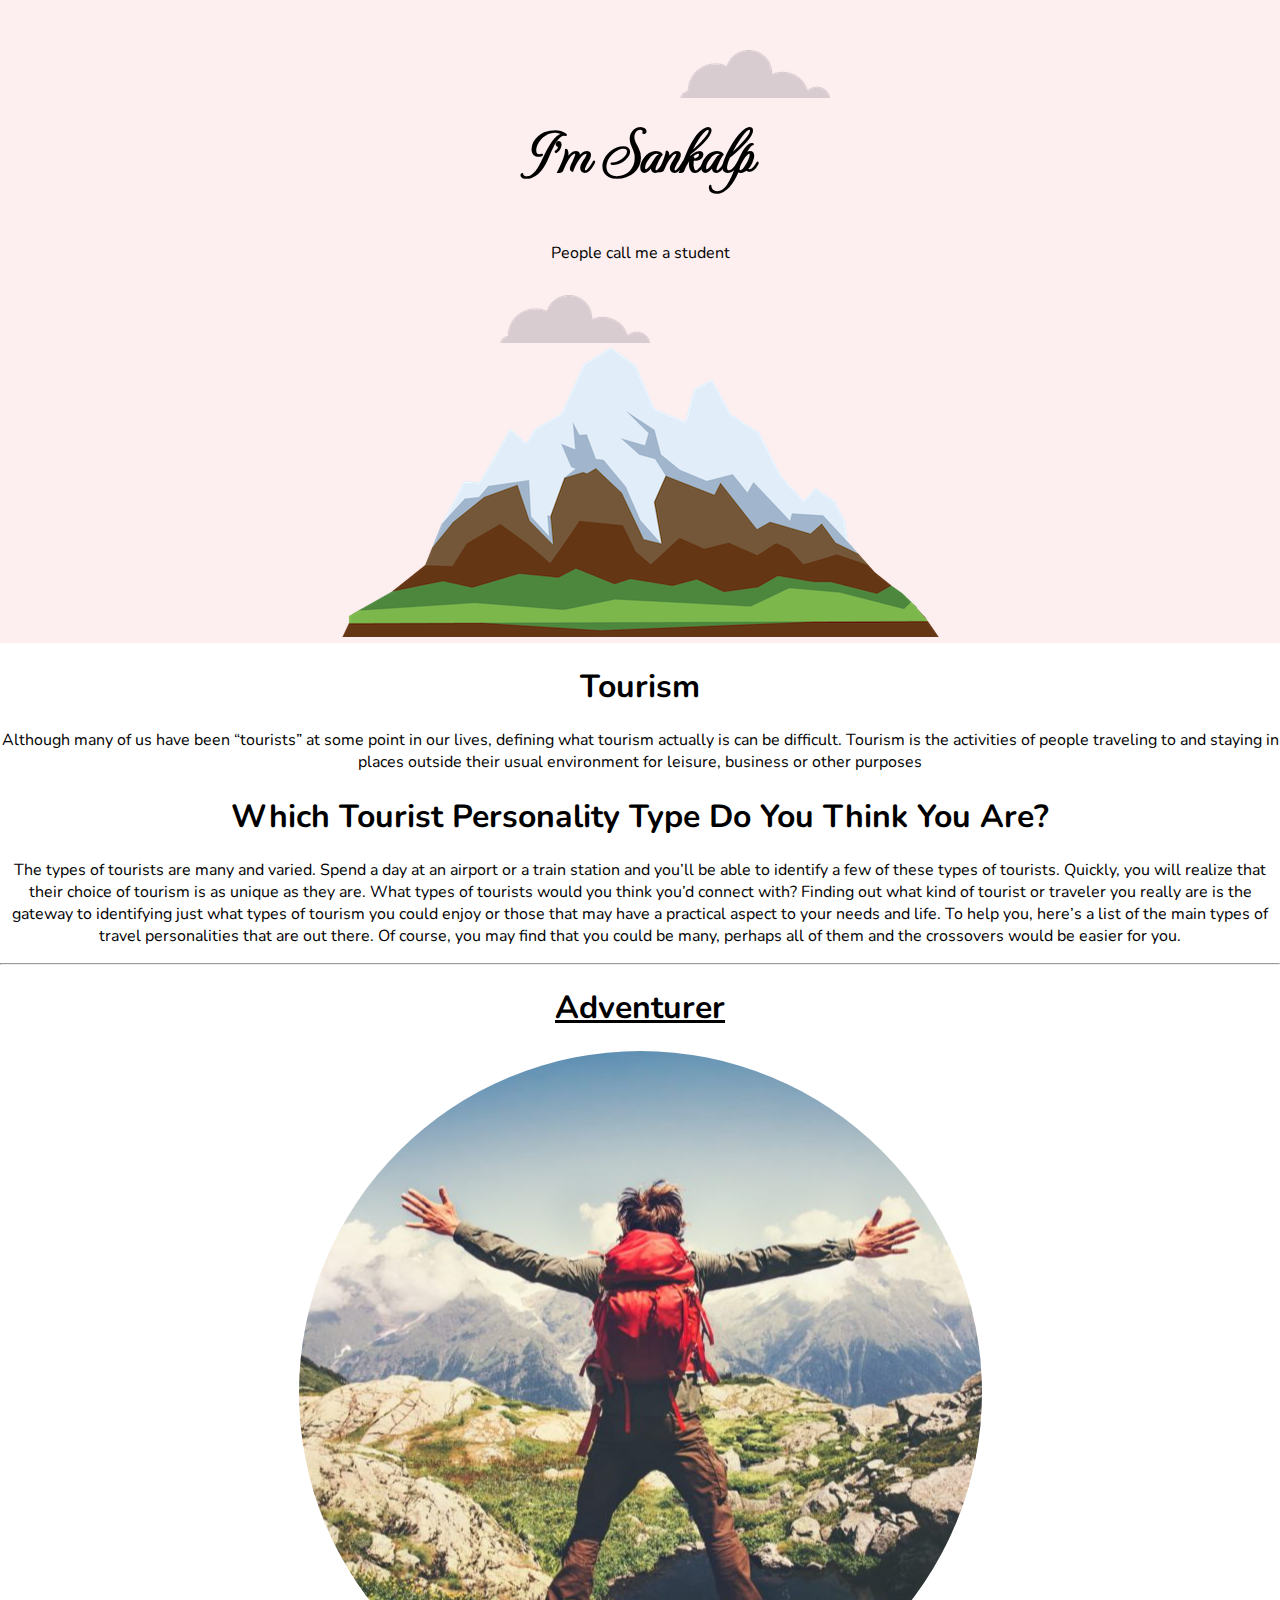
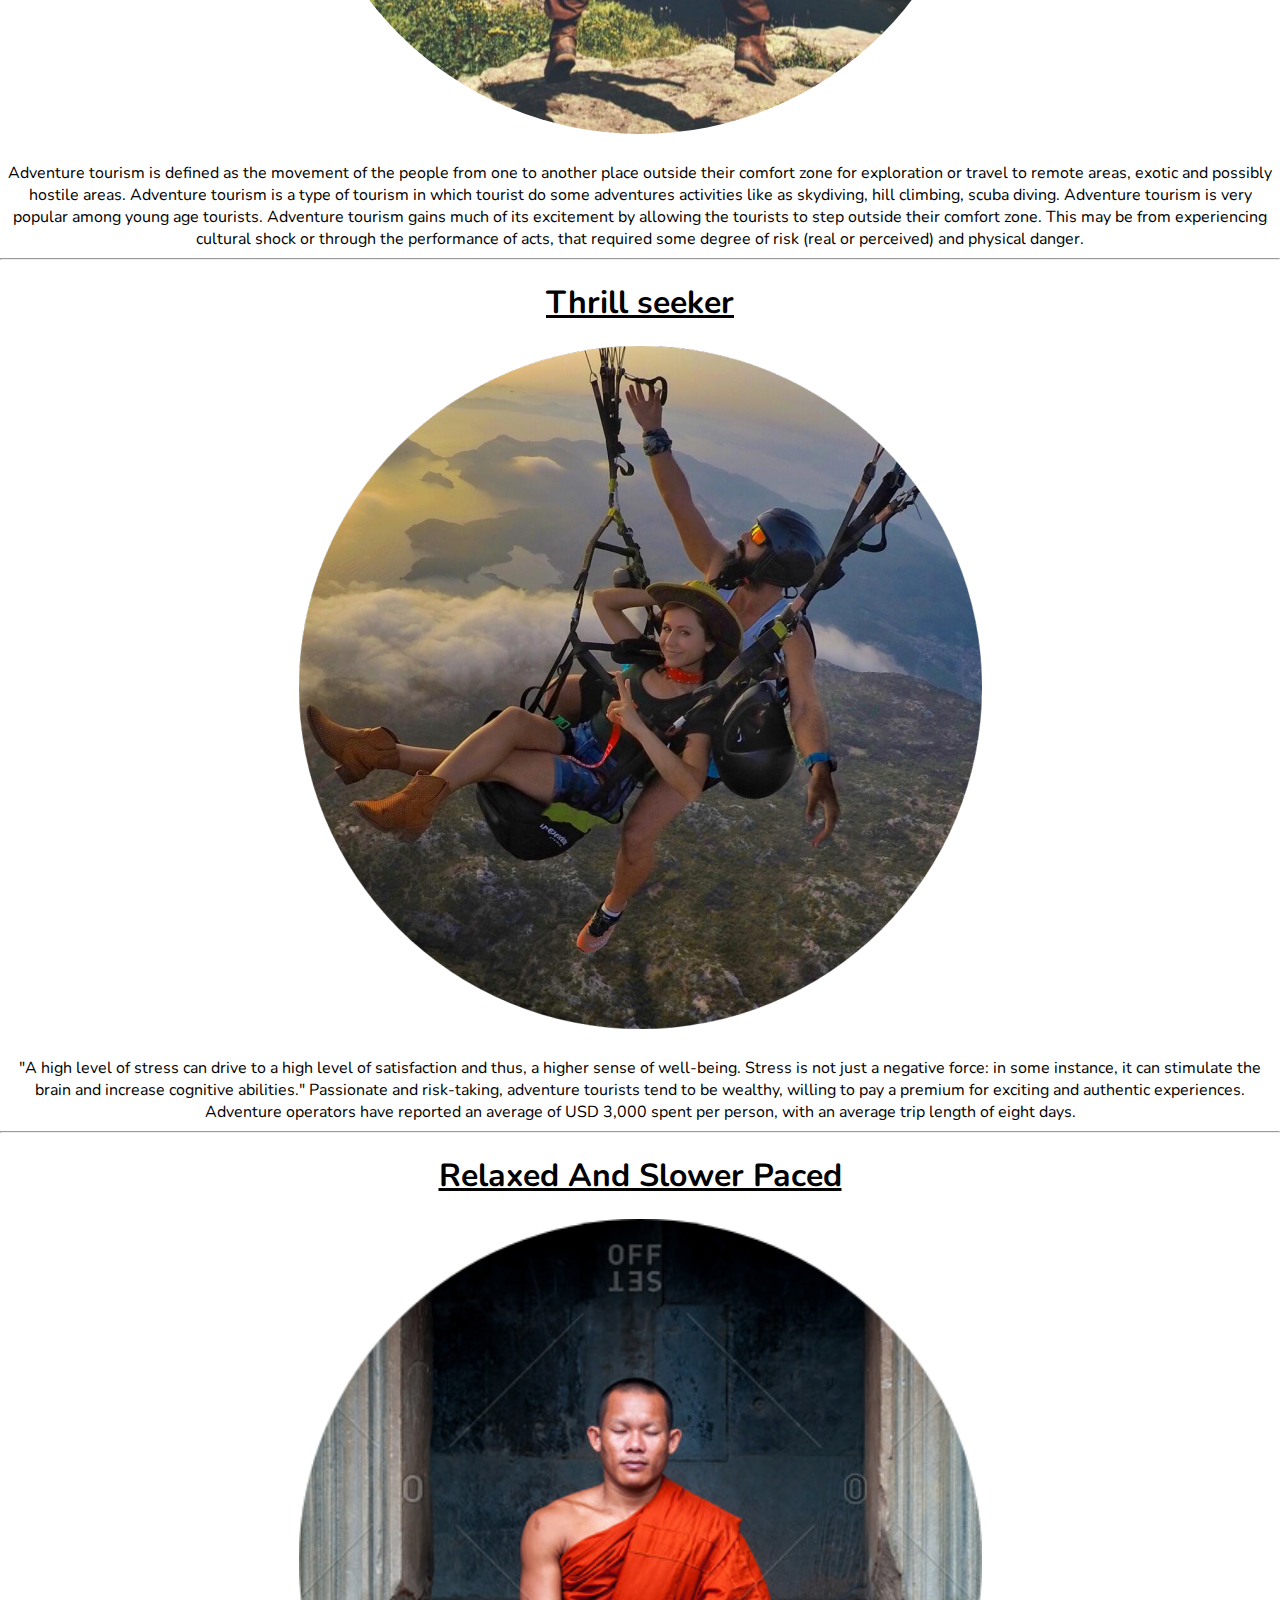
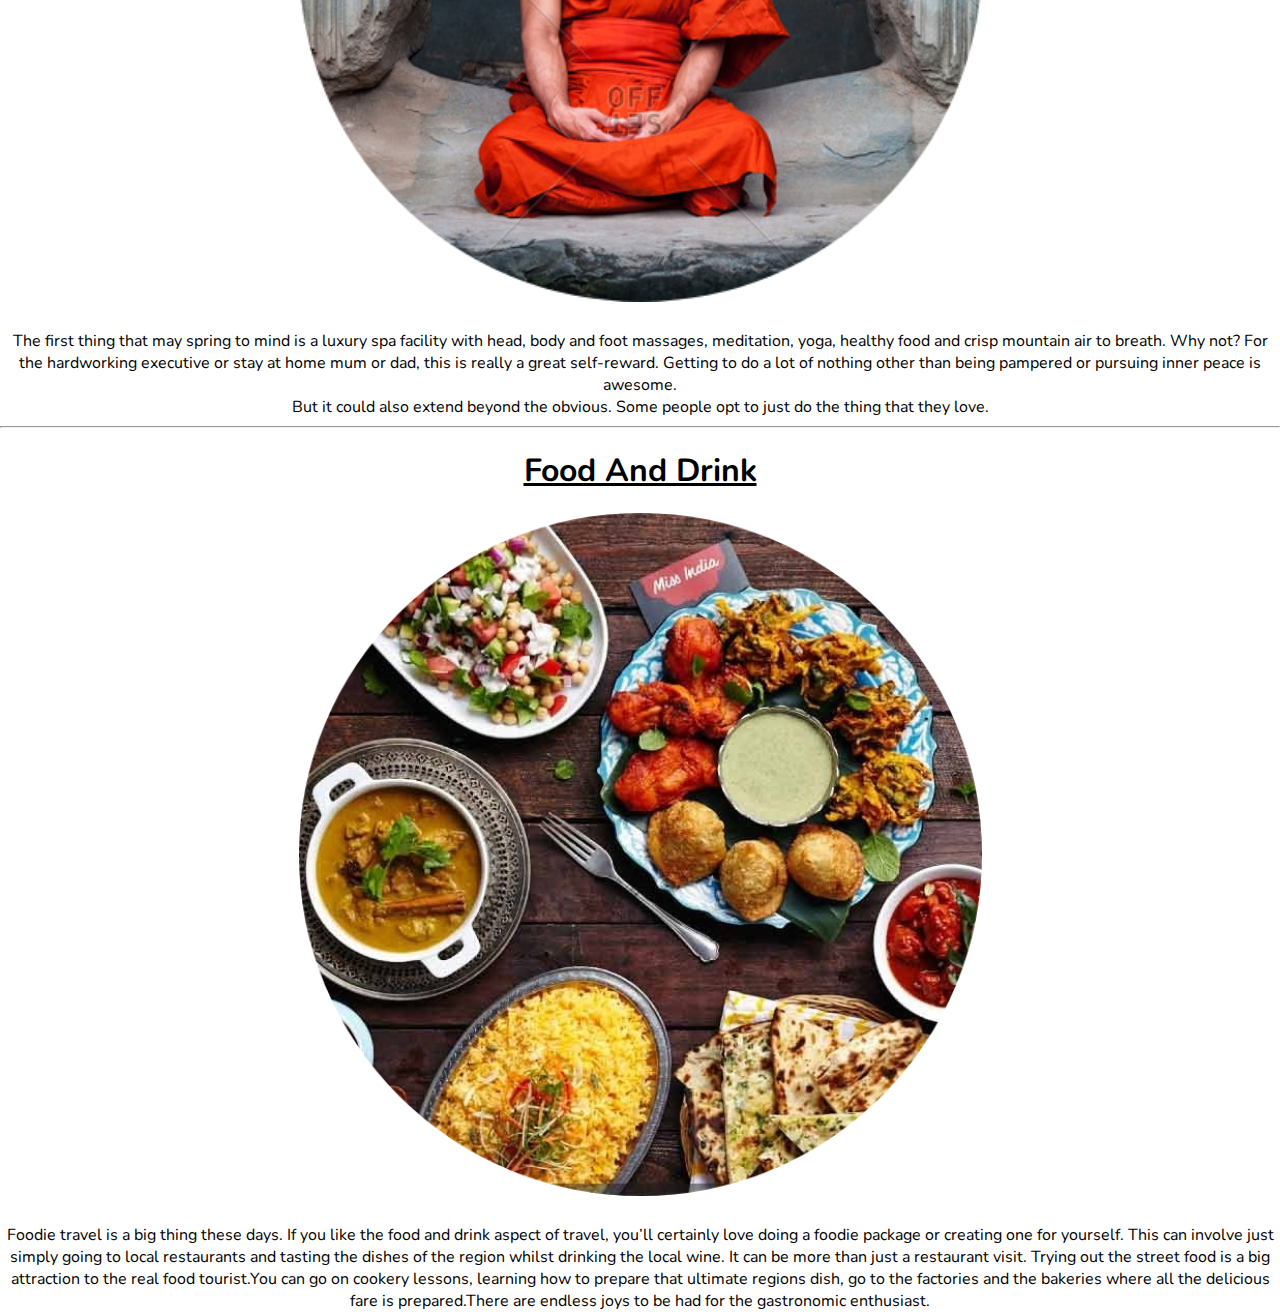
==== index.html @ ee93c9f1 "Update index.html" ====
<!DOCTYPE html>
<html lang="en" dir="ltr">

<head>
  <meta charset="utf-8">
  <title>Sankalp Amogh</title>
  <link rel="stylesheet" href="css/styles.css">
  <link rel="icon" href="favicon.ico">
  <link rel="preconnect" href="https://fonts.gstatic.com" crossorigin>
  <!-- The below two link are there so that if the user don't have the specified fonts
    then there browser will take to this site and grab the fonts from there  -->
  <link rel="preconnect" href="https://fonts.googleapis.com">
  <link rel="preconnect" href="https://fonts.gstatic.com" crossorigin>
  <link href="https://fonts.googleapis.com/css2?family=Merriweather&family=MonteCarlo&family=Nunito&display=swap" rel="stylesheet">
</head>

<body>

  <div class="top">
    <img class="TopCloud" src="images/cloud.png" alt="cloud">
    <h1 class="FirstHead">I'm Sankalp</h1>
    <p>People call me a student</p>
    <img class="cloudBelow" src="images/cloud.png" alt="cloud">
    <img src="images/mountain.png" alt="mountain">
  </div>

  <div class="middle">
    <h1>Tourism</h1>
    <span>Although many of us have been “tourists” at some
       point in our lives, defining what tourism actually is can be difficult. Tourism is
       the activities of people traveling to and staying in places outside their
       usual environment for leisure,
      business or other purposes</span>
    <h1>Which Tourist Personality Type Do You Think You Are?</h1>
    <p>The types of tourists are many and varied. Spend a day at an airport or a train station and you’ll be able to identify a few of these types of tourists.

      Quickly, you will realize that their choice of tourism is as unique as they are. What types of tourists would you think you’d connect with?

      Finding out what kind of tourist or traveler you really are is the gateway to identifying just what types of tourism you could enjoy or those that may have a practical aspect to your needs and life.

        To help you, here’s a list of the main types of travel personalities that are out there. Of course, you may find that you could be many, perhaps all of them and the crossovers would be easier for you.</p>
    <hr>
    <h1 class="title">Adventurer</h1>
    <img src="images/adventure.png" alt="Adventure">
    <br><br>
    <span>Adventure tourism is defined as the movement of the people from one to another place outside their comfort zone for exploration or travel to remote areas, exotic and possibly hostile areas. Adventure tourism is a type of tourism in which tourist do some adventures activities like as skydiving, hill climbing, scuba diving.
Adventure tourism is very popular among young age tourists. Adventure tourism gains much of its excitement by allowing the tourists to step outside their comfort zone. This may be from experiencing cultural shock or through the performance of acts, that required some degree of risk (real or perceived) and physical danger.</span>
    <hr>
    <h1 class="title">Thrill seeker</h1>
    <img src="images/Thrill.png" alt="Thrill seeker">
    <br><br>
    <span>"A high level of stress can drive to a high level of satisfaction and thus, a higher sense of well-being. Stress is not just a negative force: in some instance, it can stimulate the brain and increase cognitive abilities."
    Passionate and risk-taking, adventure tourists tend to be wealthy, willing to pay a premium for exciting and authentic experiences. Adventure operators have reported an average of USD 3,000 spent per person, with an average trip length of eight days.</span>
    <hr>
    <h1 class="title">Relaxed And Slower Paced</h1>
    <img src="images/peace.png" alt="Thrill seeker">
    <br><br>
    <span>The first thing that may spring to mind is a luxury spa facility with head, body and foot massages, meditation, yoga,  healthy food and crisp mountain air to breath. Why not? For the hardworking executive or stay at
          home mum or dad, this is really a great self-reward.
          Getting to do a lot of nothing other than being pampered
           or pursuing inner peace is awesome.<br>But it could also extend beyond the obvious. Some people opt to just do the thing that they love.</span>
     <hr>
     <h1 class="title">Food And Drink</h1>
     <img src="images/foodie.png" alt="Foddie">
     <br>
     <br>
     <span>Foodie travel is a big thing these days. If you like the food and drink aspect of travel, you’ll certainly love doing a foodie package or creating one for yourself.
This can involve just simply going to local restaurants and tasting the dishes of the region whilst drinking the local wine. It can be more than just a restaurant visit.
Trying out the street food is a big attraction to the real food tourist.You can go on cookery lessons, learning how to prepare that ultimate regions dish, go to the factories and the bakeries where all the delicious fare is prepared.There are endless joys to be had for the gastronomic enthusiast.</span>
  </div>

  <div class="bottom">

  </div>
</body>

</html>
---- css/styles.css ----
body {
  margin: 0;
  text-align: center;
  font-family: 'Nunito', sans-serif;
}

.FirstHead {
  margin-top: 0;
  font-family: 'MonteCarlo', cursive;
  font-size: 60px;
}

.cloudBelow {
  position: absolute;
  left: 500px;
  bottom: 300px;
}

.TopCloud{
  position:absolute;
  top:50px;
  right: 450px;
  margin-bottom: 25px;
}

.top {
  background-color:  #FDEFEF;
  position: relative;
  padding-top: 100px
}


.middle {
  position: relative;
}
.title {
   text-decoration: underline;
}
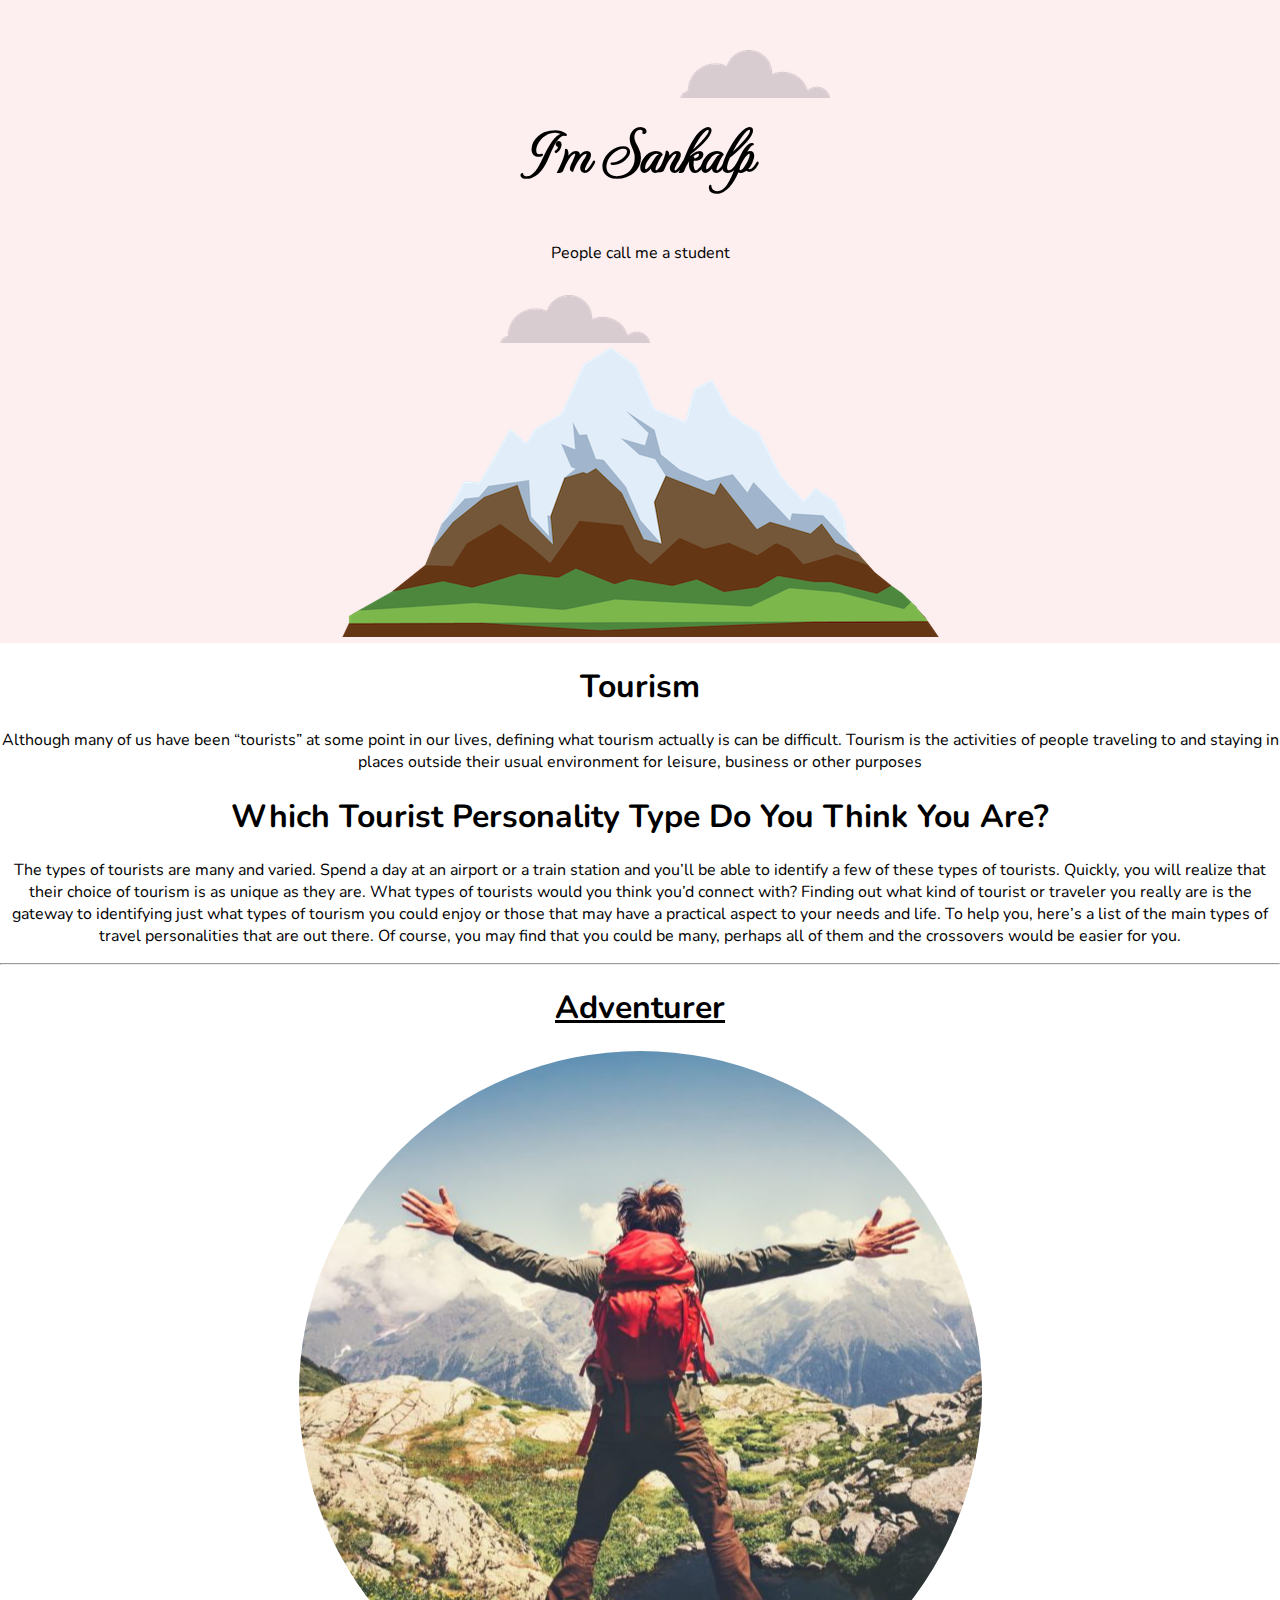
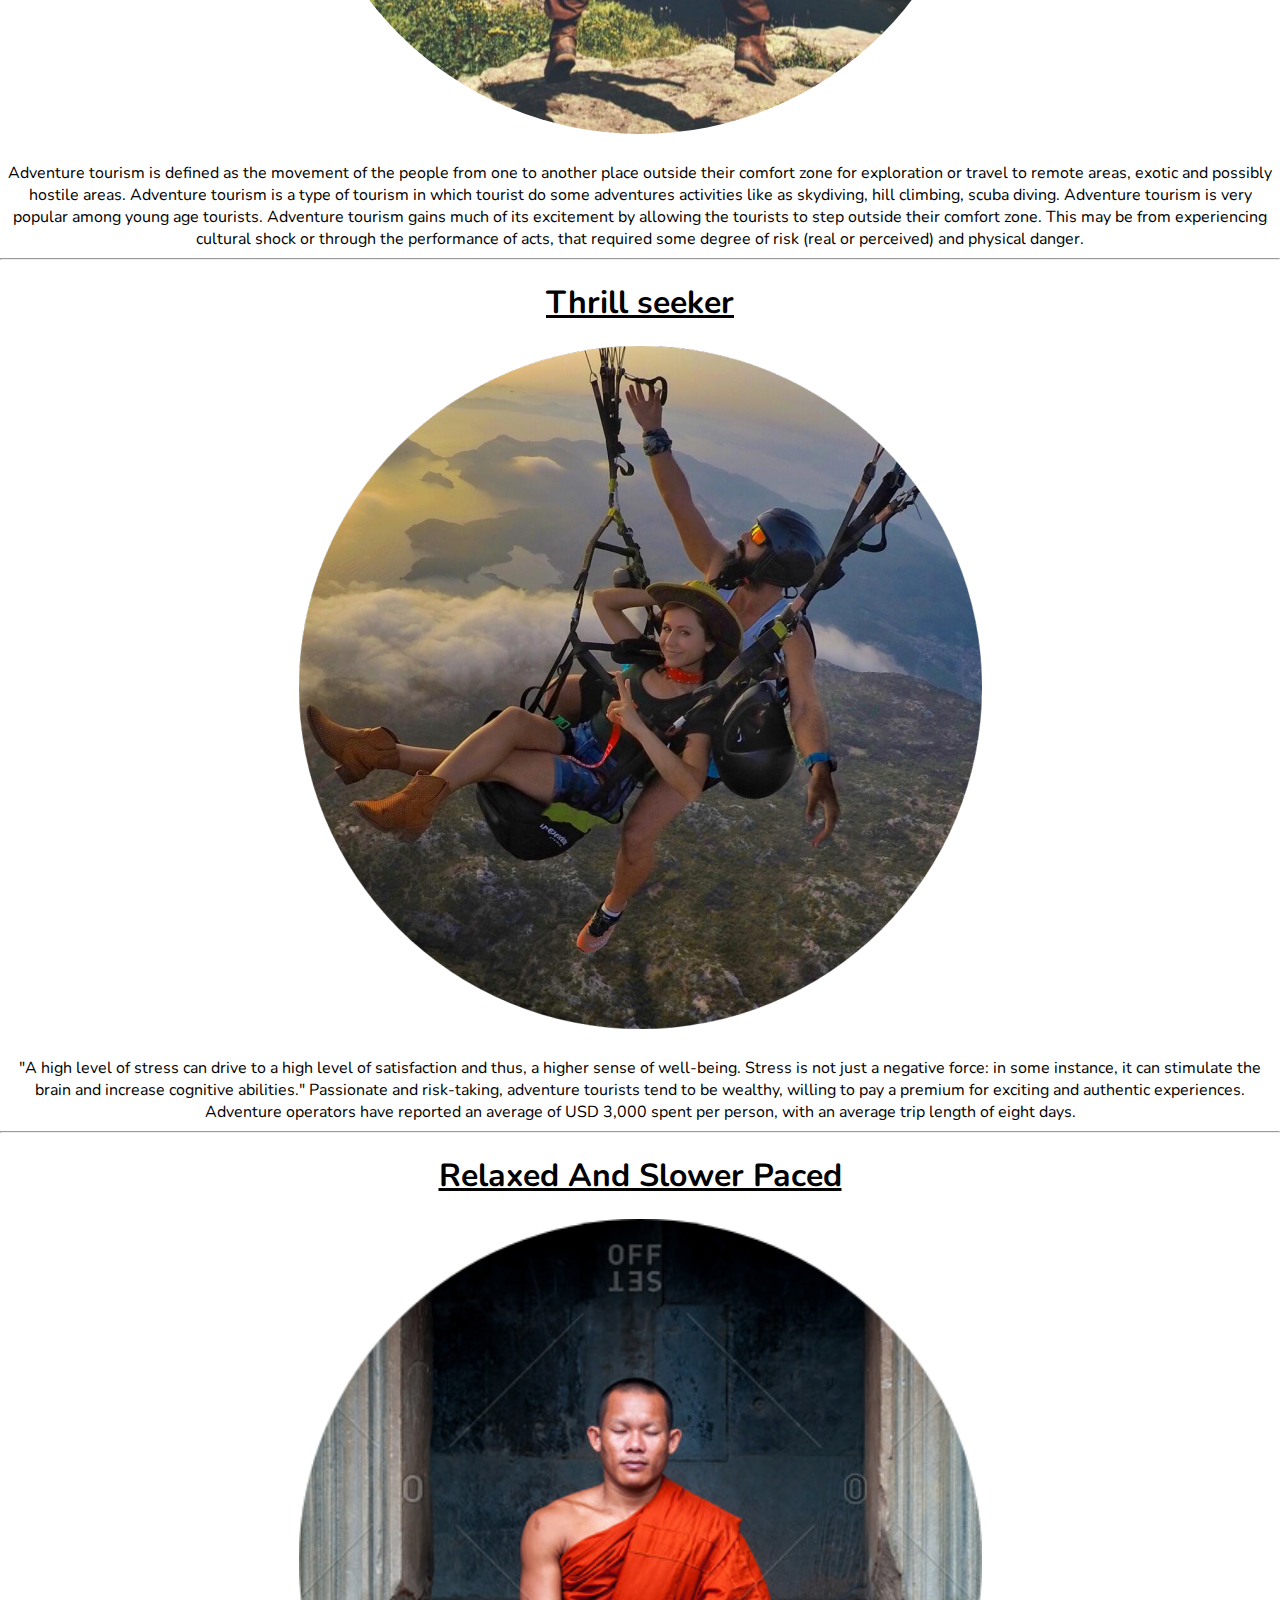
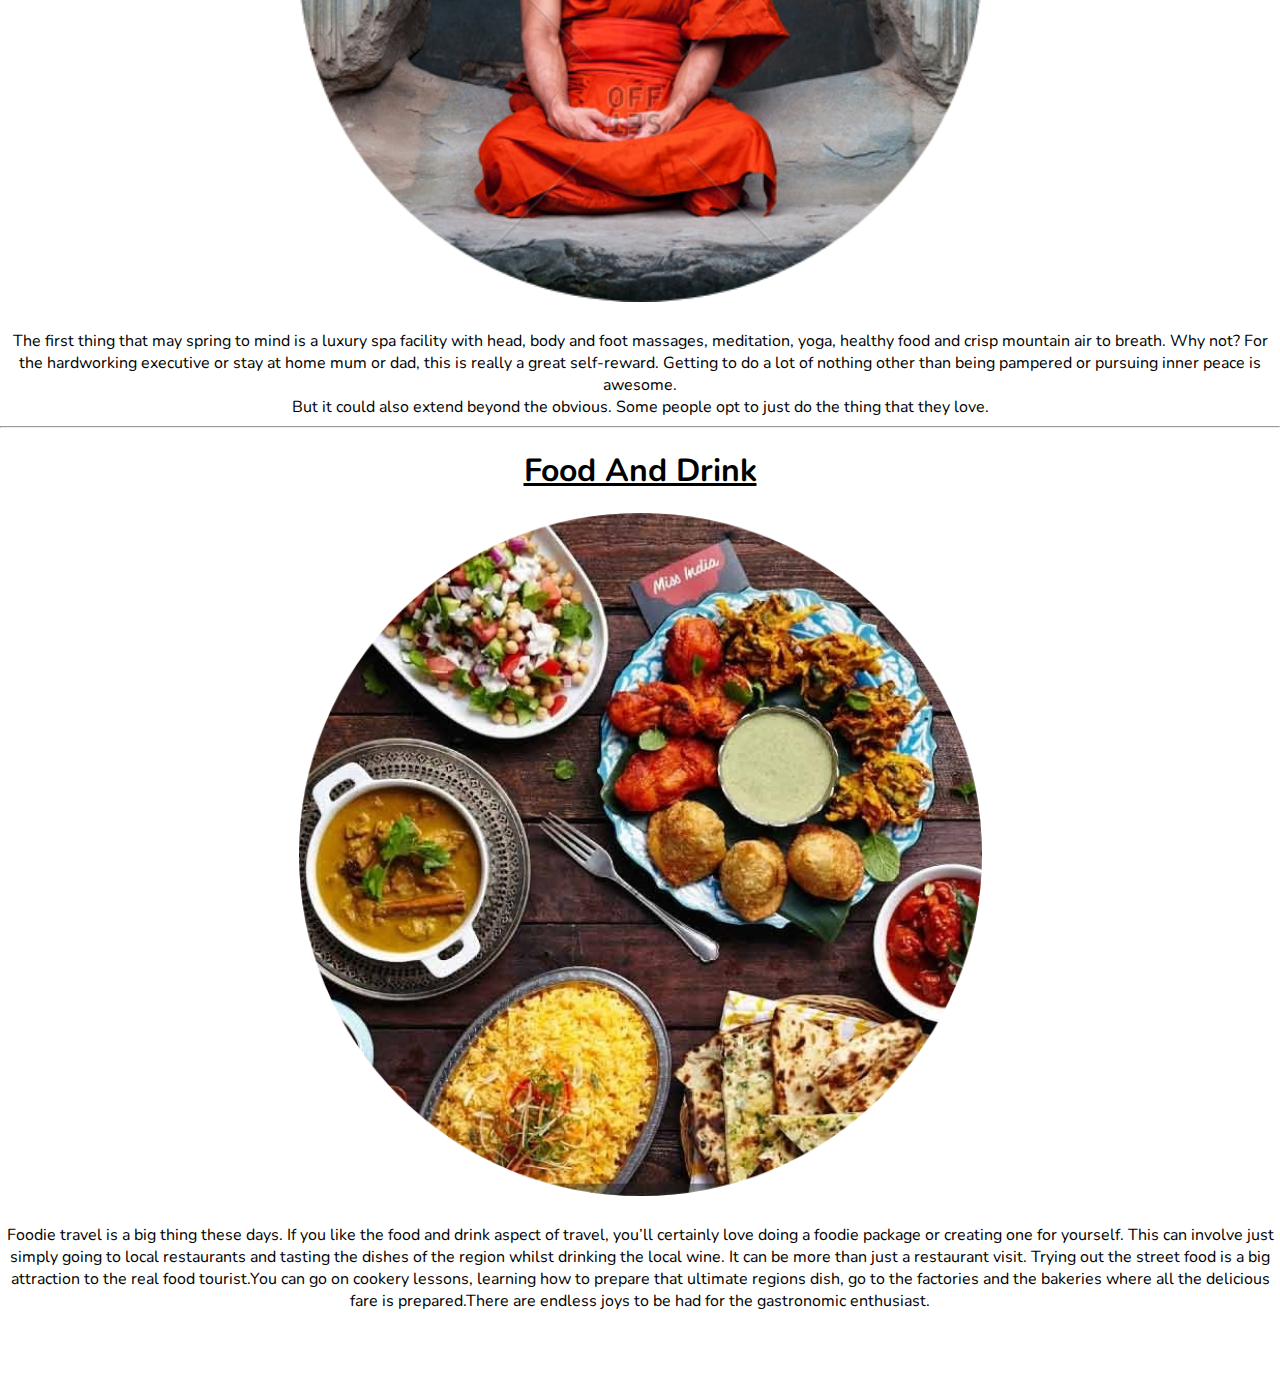
==== commit 96e46c98: "Update index.html" ====
--- a/index.html
+++ b/index.html
@@ -25,7 +25,7 @@
   </div>
 
   <div class="middle">
-    <h1>Tourism</h1>
+    <h1 class="tour">Tourism</h1>
     <span>Although many of us have been “tourists” at some
        point in our lives, defining what tourism actually is can be difficult. Tourism is
        the activities of people traveling to and staying in places outside their
@@ -70,7 +70,10 @@
   </div>
 
   <div class="bottom">
-
+    <br>
+    <br>
+    <br>
+    
   </div>
 </body>
 
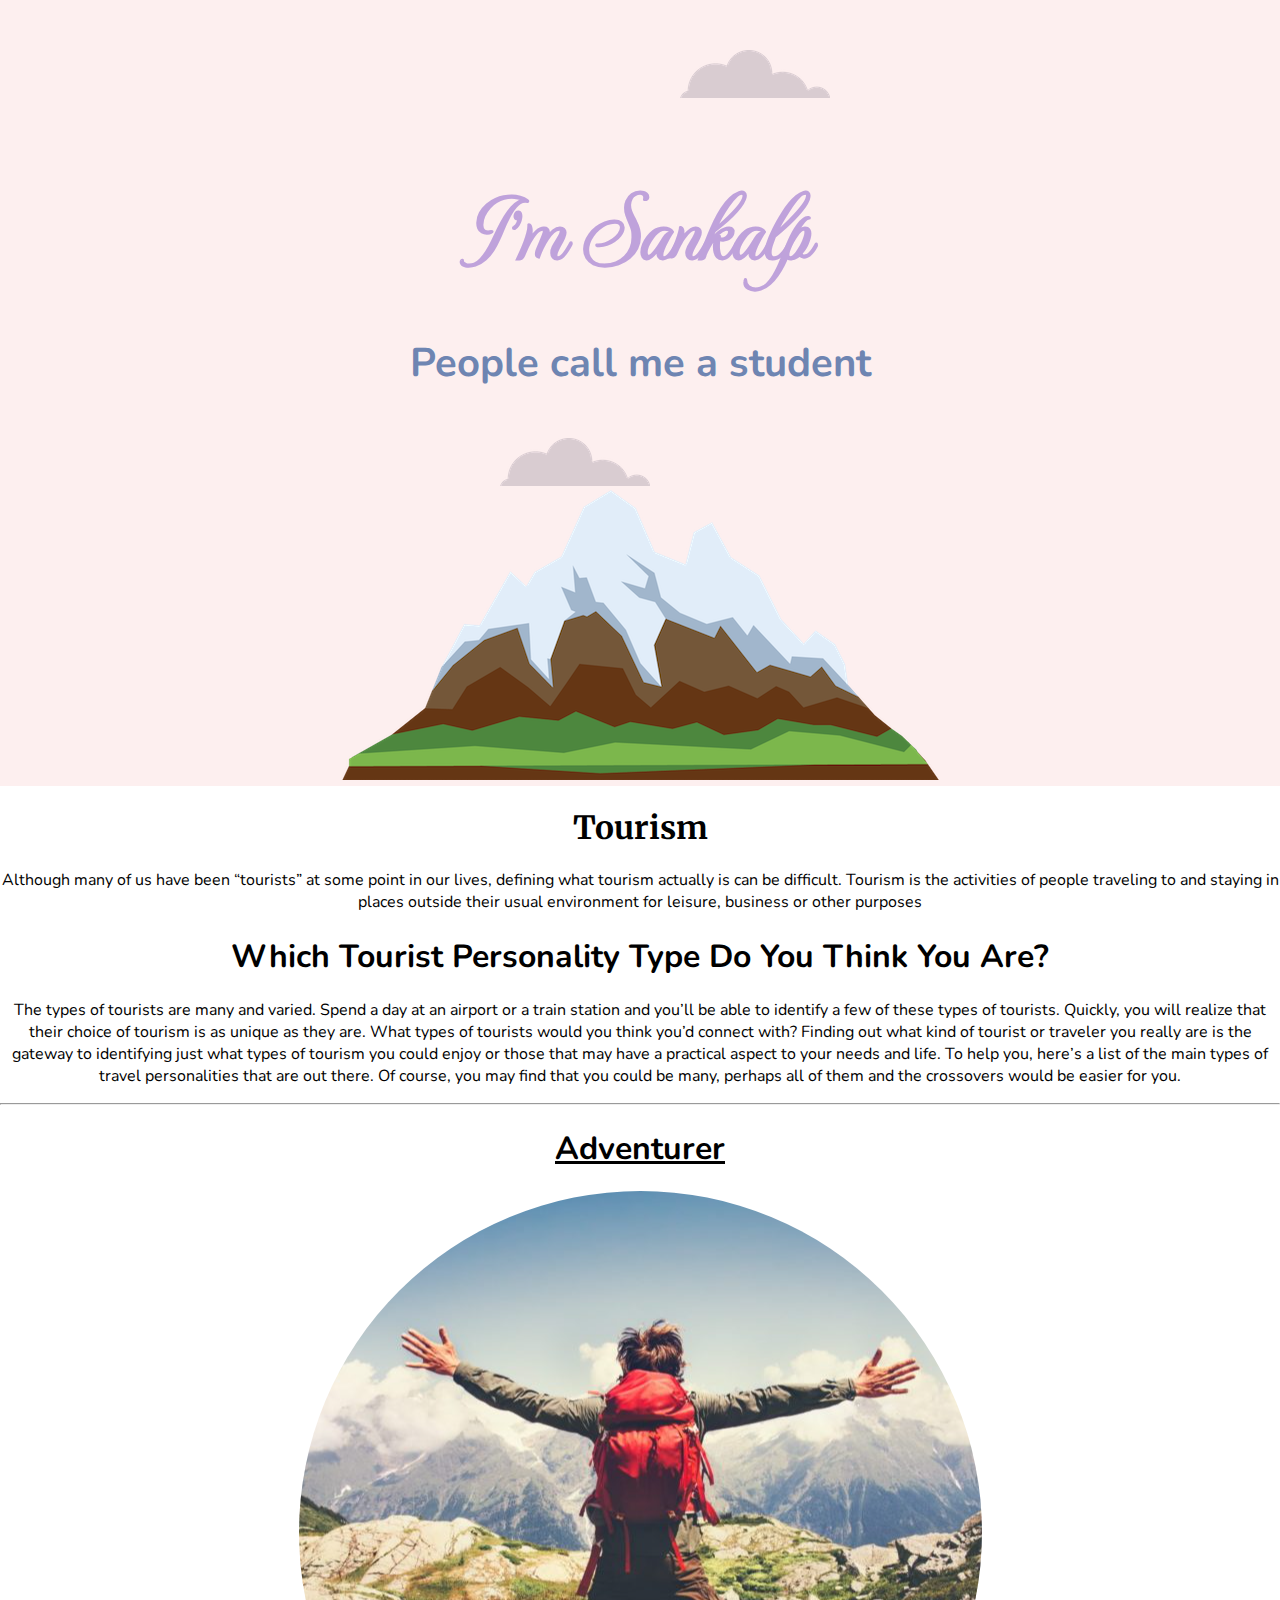
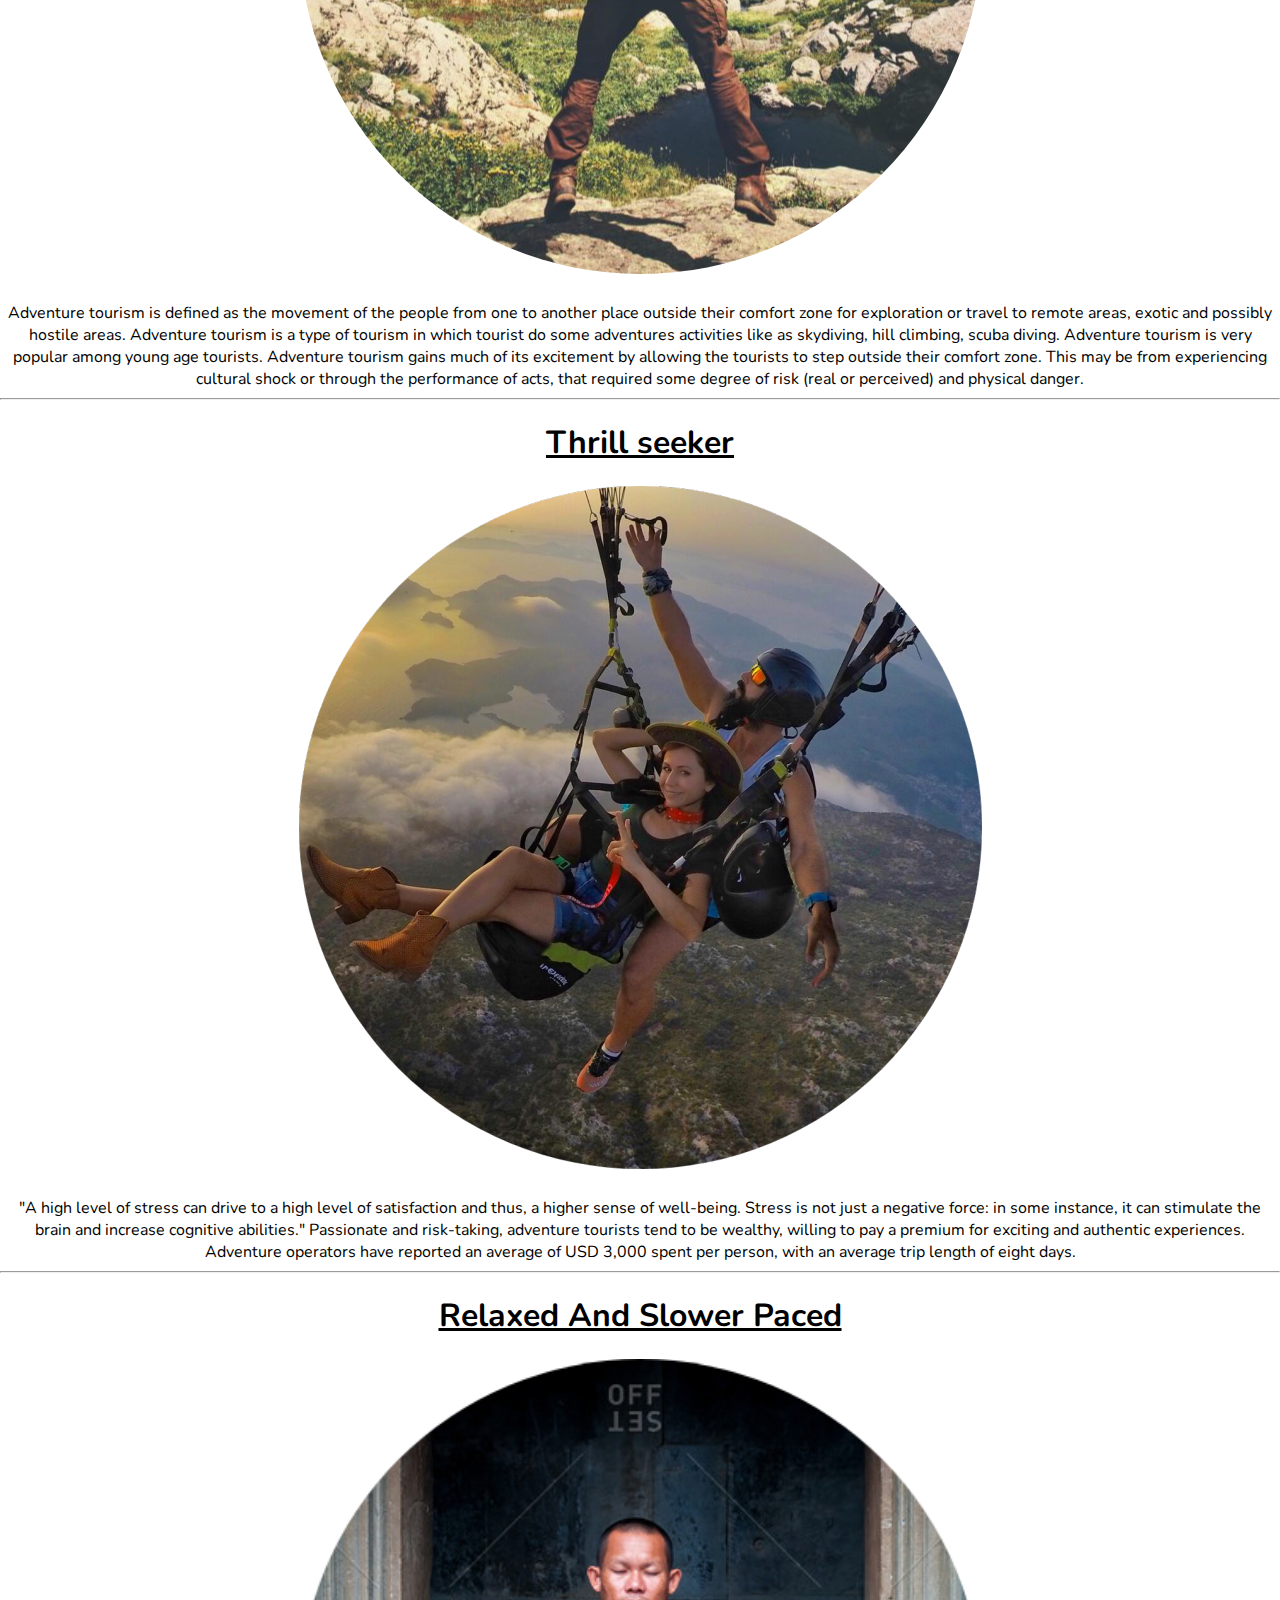
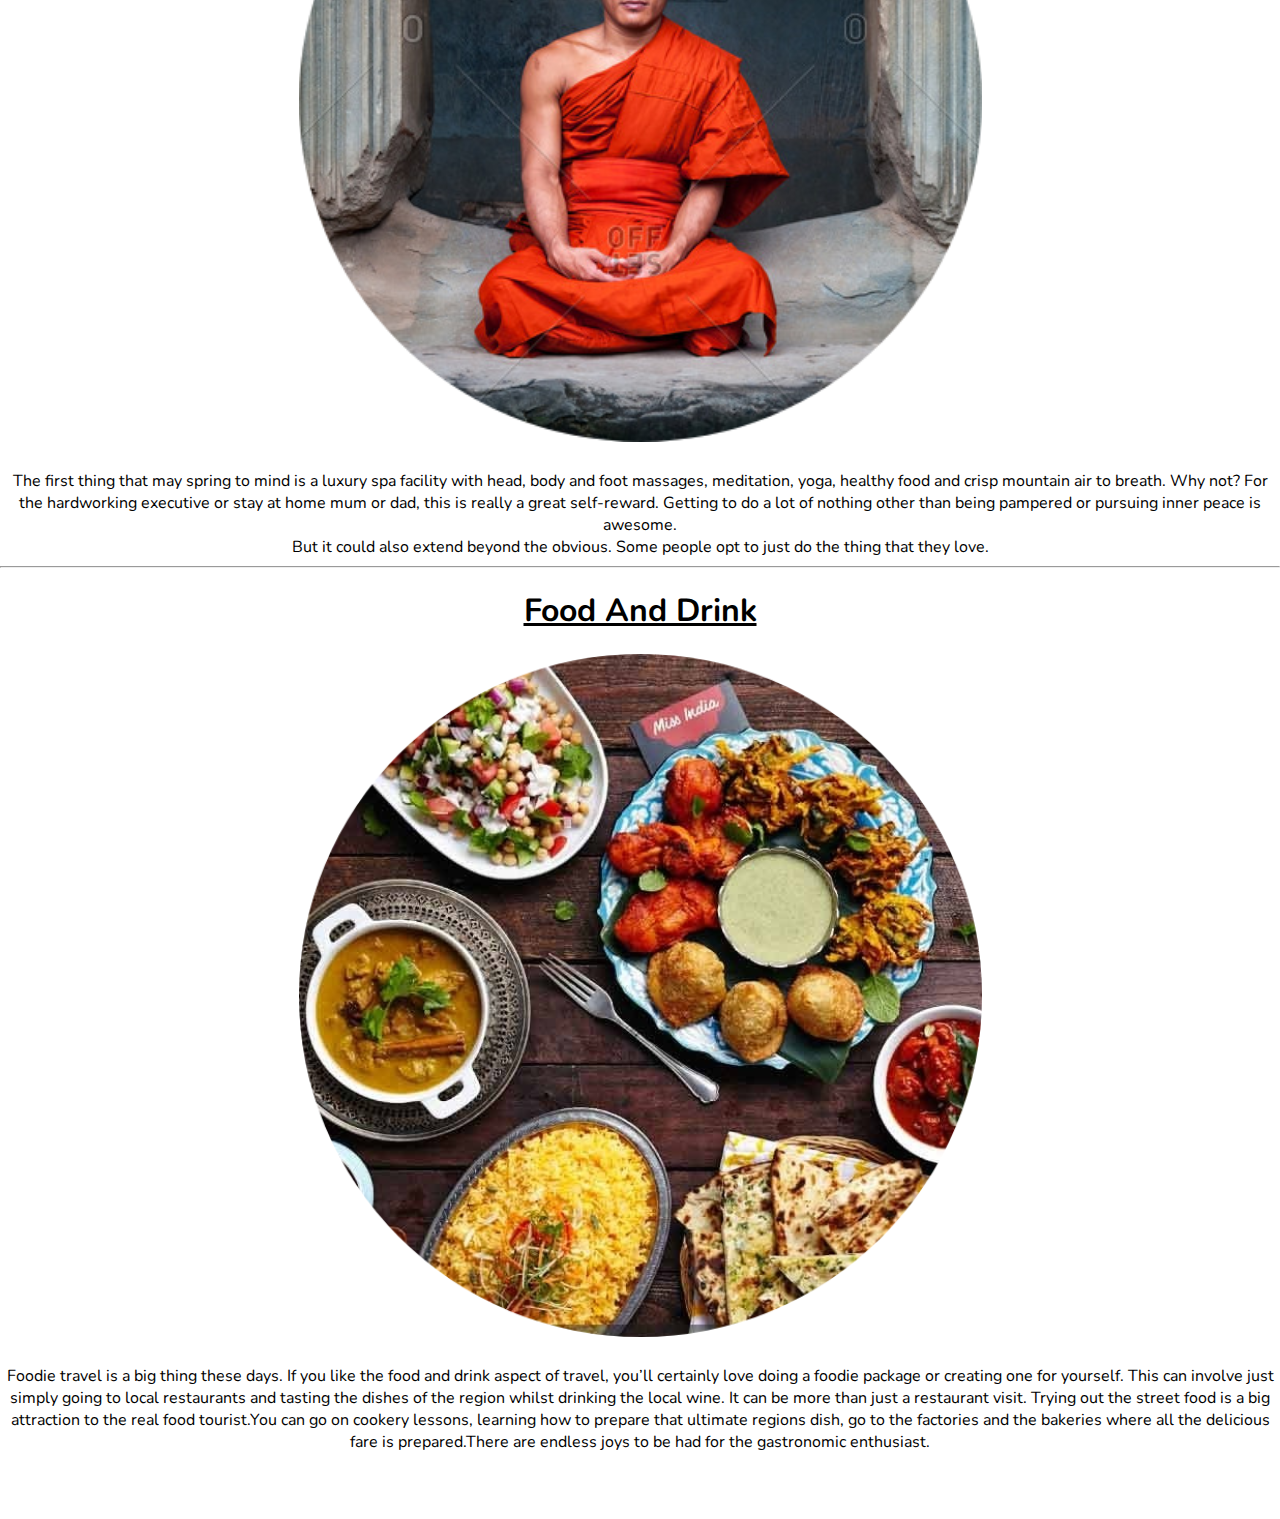
==== commit 49580dd2: "Update index.html" ====
--- a/index.html
+++ b/index.html
@@ -19,7 +19,7 @@
   <div class="top">
     <img class="TopCloud" src="images/cloud.png" alt="cloud">
     <h1 class="FirstHead">I'm Sankalp</h1>
-    <p>People call me a student</p>
+    <h2>People call me a student</h2>
     <img class="cloudBelow" src="images/cloud.png" alt="cloud">
     <img src="images/mountain.png" alt="mountain">
   </div>
@@ -73,7 +73,7 @@
     <br>
     <br>
     <br>
-    
+
   </div>
 </body>
 
--- a/css/styles.css
+++ b/css/styles.css
@@ -5,11 +5,15 @@
 }
 
 .FirstHead {
-  margin-top: 0;
+  margin: 50px auto 0 auto ;
   font-family: 'MonteCarlo', cursive;
-  font-size: 60px;
+  font-size: 562.5%;
+  color: #BFA2DB;
 }
-
+h2{
+  font-size: 2.5rem;
+  color: #6E85B2;
+}
 .cloudBelow {
   position: absolute;
   left: 500px;
@@ -36,3 +40,6 @@
 .title {
    text-decoration: underline;
 }
+.tour {
+  font-family: 'Merriweather', serif;
+}
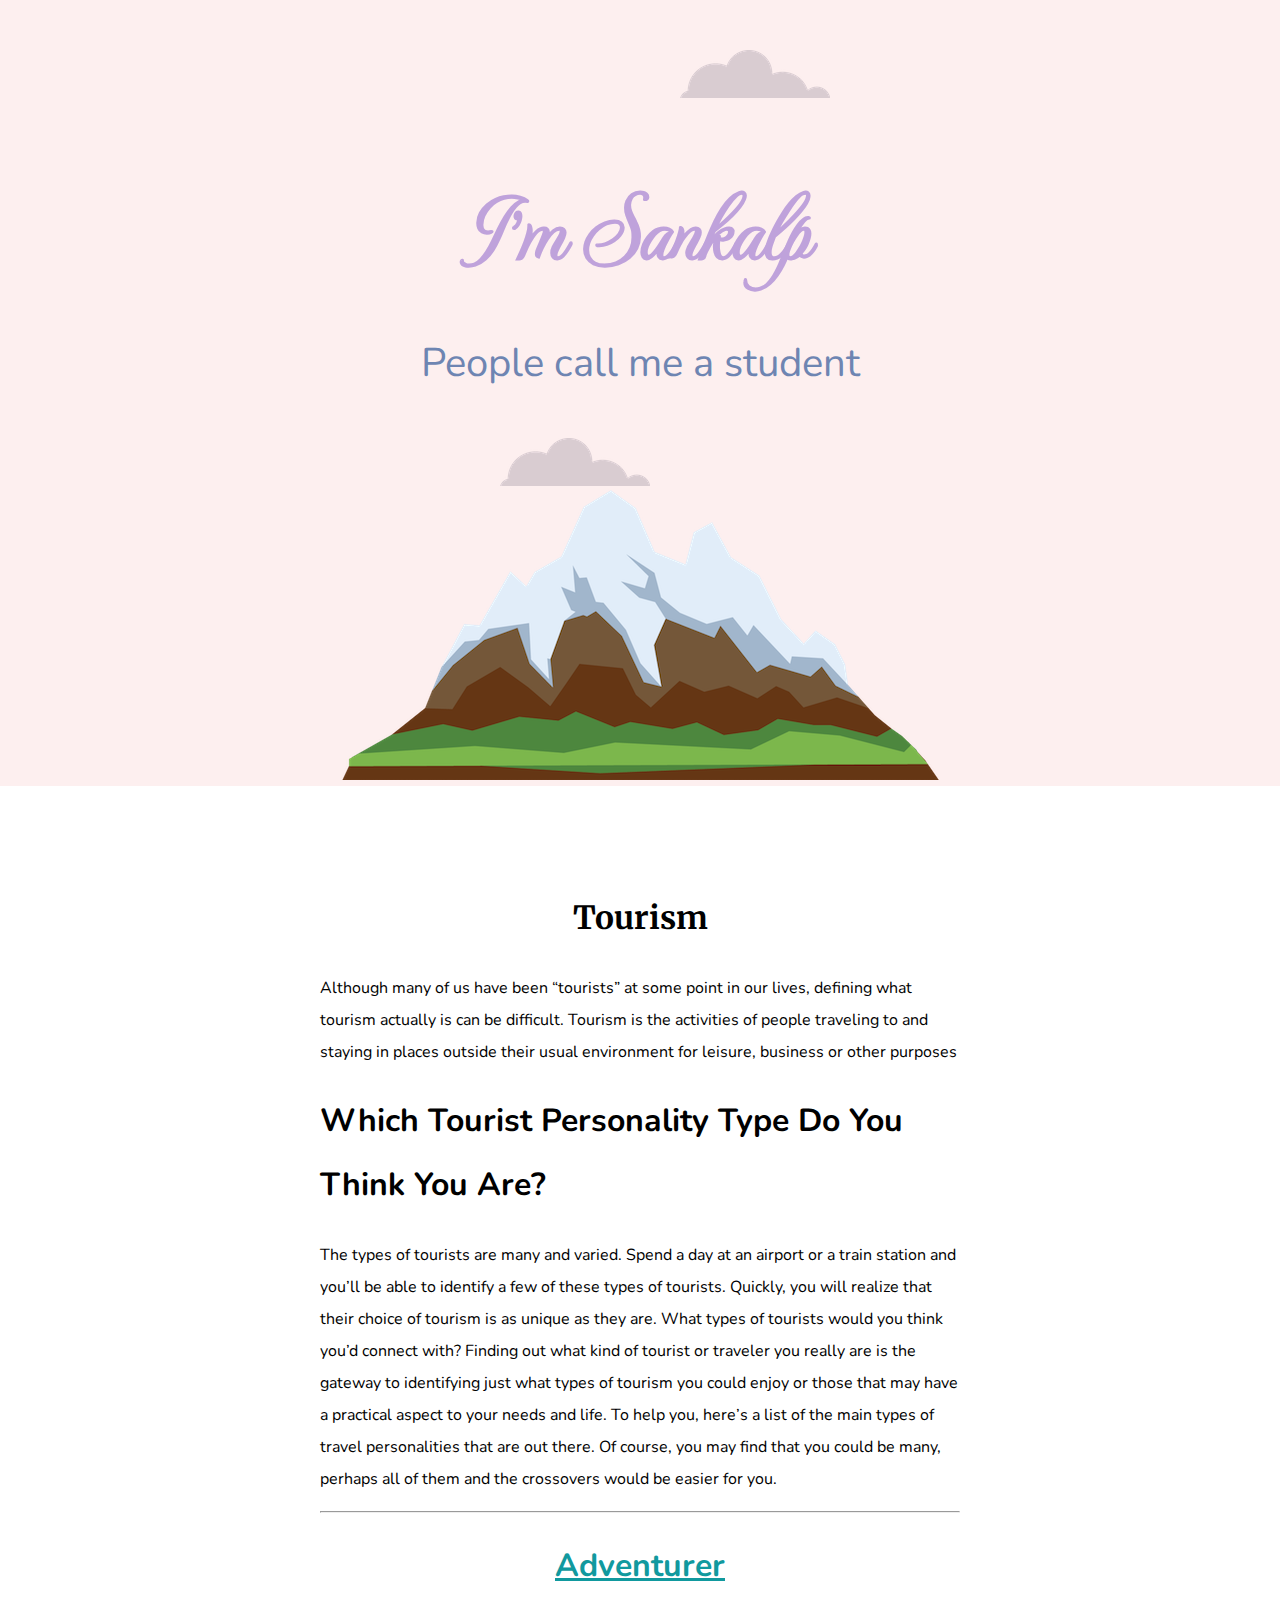
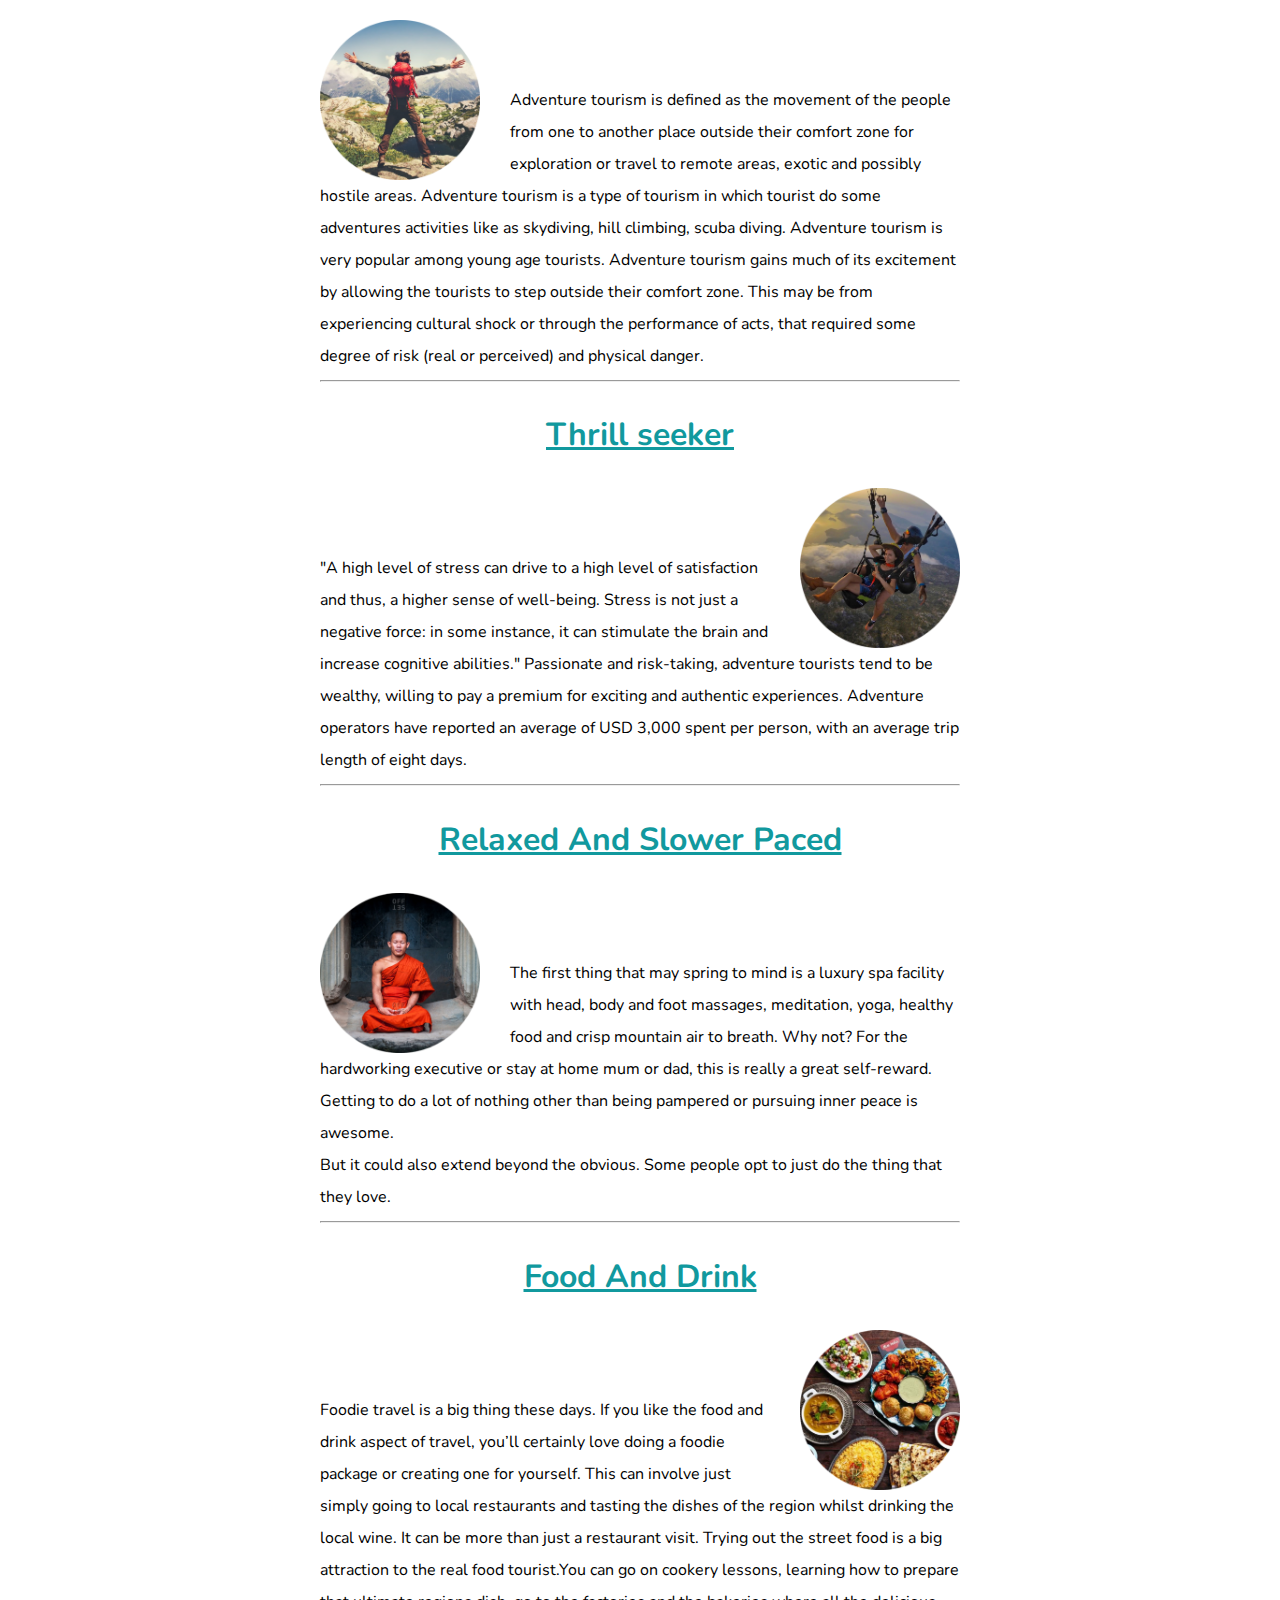
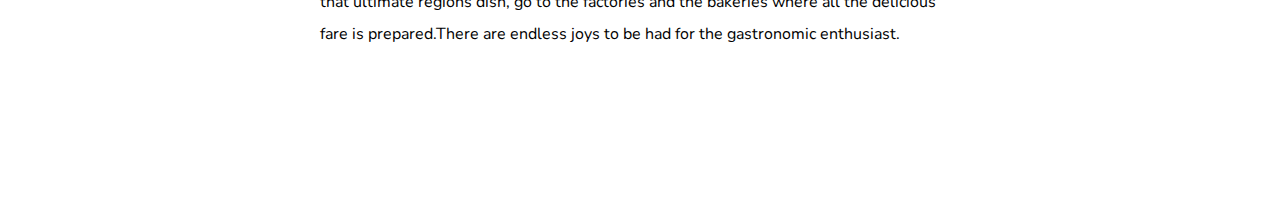
==== commit b168cad5: "Update index.html" ====
--- a/index.html
+++ b/index.html
@@ -41,19 +41,19 @@
         To help you, here’s a list of the main types of travel personalities that are out there. Of course, you may find that you could be many, perhaps all of them and the crossovers would be easier for you.</p>
     <hr>
     <h1 class="title">Adventurer</h1>
-    <img src="images/adventure.png" alt="Adventure">
+    <img class="terror1" src="images/adventure.png" alt="Adventure">
     <br><br>
     <span>Adventure tourism is defined as the movement of the people from one to another place outside their comfort zone for exploration or travel to remote areas, exotic and possibly hostile areas. Adventure tourism is a type of tourism in which tourist do some adventures activities like as skydiving, hill climbing, scuba diving.
 Adventure tourism is very popular among young age tourists. Adventure tourism gains much of its excitement by allowing the tourists to step outside their comfort zone. This may be from experiencing cultural shock or through the performance of acts, that required some degree of risk (real or perceived) and physical danger.</span>
     <hr>
     <h1 class="title">Thrill seeker</h1>
-    <img src="images/Thrill.png" alt="Thrill seeker">
+    <img class="terror2" src="images/Thrill.png" alt="Thrill seeker">
     <br><br>
     <span>"A high level of stress can drive to a high level of satisfaction and thus, a higher sense of well-being. Stress is not just a negative force: in some instance, it can stimulate the brain and increase cognitive abilities."
     Passionate and risk-taking, adventure tourists tend to be wealthy, willing to pay a premium for exciting and authentic experiences. Adventure operators have reported an average of USD 3,000 spent per person, with an average trip length of eight days.</span>
     <hr>
     <h1 class="title">Relaxed And Slower Paced</h1>
-    <img src="images/peace.png" alt="Thrill seeker">
+    <img class="terror3" src="images/peace.png" alt="Thrill seeker">
     <br><br>
     <span>The first thing that may spring to mind is a luxury spa facility with head, body and foot massages, meditation, yoga,  healthy food and crisp mountain air to breath. Why not? For the hardworking executive or stay at
           home mum or dad, this is really a great self-reward.
@@ -61,7 +61,7 @@
            or pursuing inner peace is awesome.<br>But it could also extend beyond the obvious. Some people opt to just do the thing that they love.</span>
      <hr>
      <h1 class="title">Food And Drink</h1>
-     <img src="images/foodie.png" alt="Foddie">
+     <img class="terror4" src="images/foodie.png" alt="Foddie">
      <br>
      <br>
      <span>Foodie travel is a big thing these days. If you like the food and drink aspect of travel, you’ll certainly love doing a foodie package or creating one for yourself.
--- a/css/styles.css
+++ b/css/styles.css
@@ -3,7 +3,9 @@
   text-align: center;
   font-family: 'Nunito', sans-serif;
 }
-
+.tour {
+  text-align: center;
+}
 .FirstHead {
   margin: 50px auto 0 auto ;
   font-family: 'MonteCarlo', cursive;
@@ -13,7 +15,10 @@
 h2{
   font-size: 2.5rem;
   color: #6E85B2;
+  font-weight: normal;
+  text-align: center;
 }
+
 .cloudBelow {
   position: absolute;
   left: 500px;
@@ -39,7 +44,35 @@
 }
 .title {
    text-decoration: underline;
+   color: #11999E;
+   text-align: center;
 }
 .tour {
   font-family: 'Merriweather', serif;
 }
+.middle {
+  width : 50%;
+  margin: 100px auto 100px auto;
+  text-align: left;
+  line-height: 2;
+}
+.terror1 {
+  width : 25%;
+  float: left;
+  margin-right: 30px;
+}
+.terror2 {
+  width : 25%;
+  float: right;
+  margin-left: 30px;
+}
+.terror3 {
+  width : 25%;
+  float: left;
+  margin-right: 30px;
+}
+.terror4 {
+  width : 25%;
+  float: right;
+  margin-left: 30px;
+}
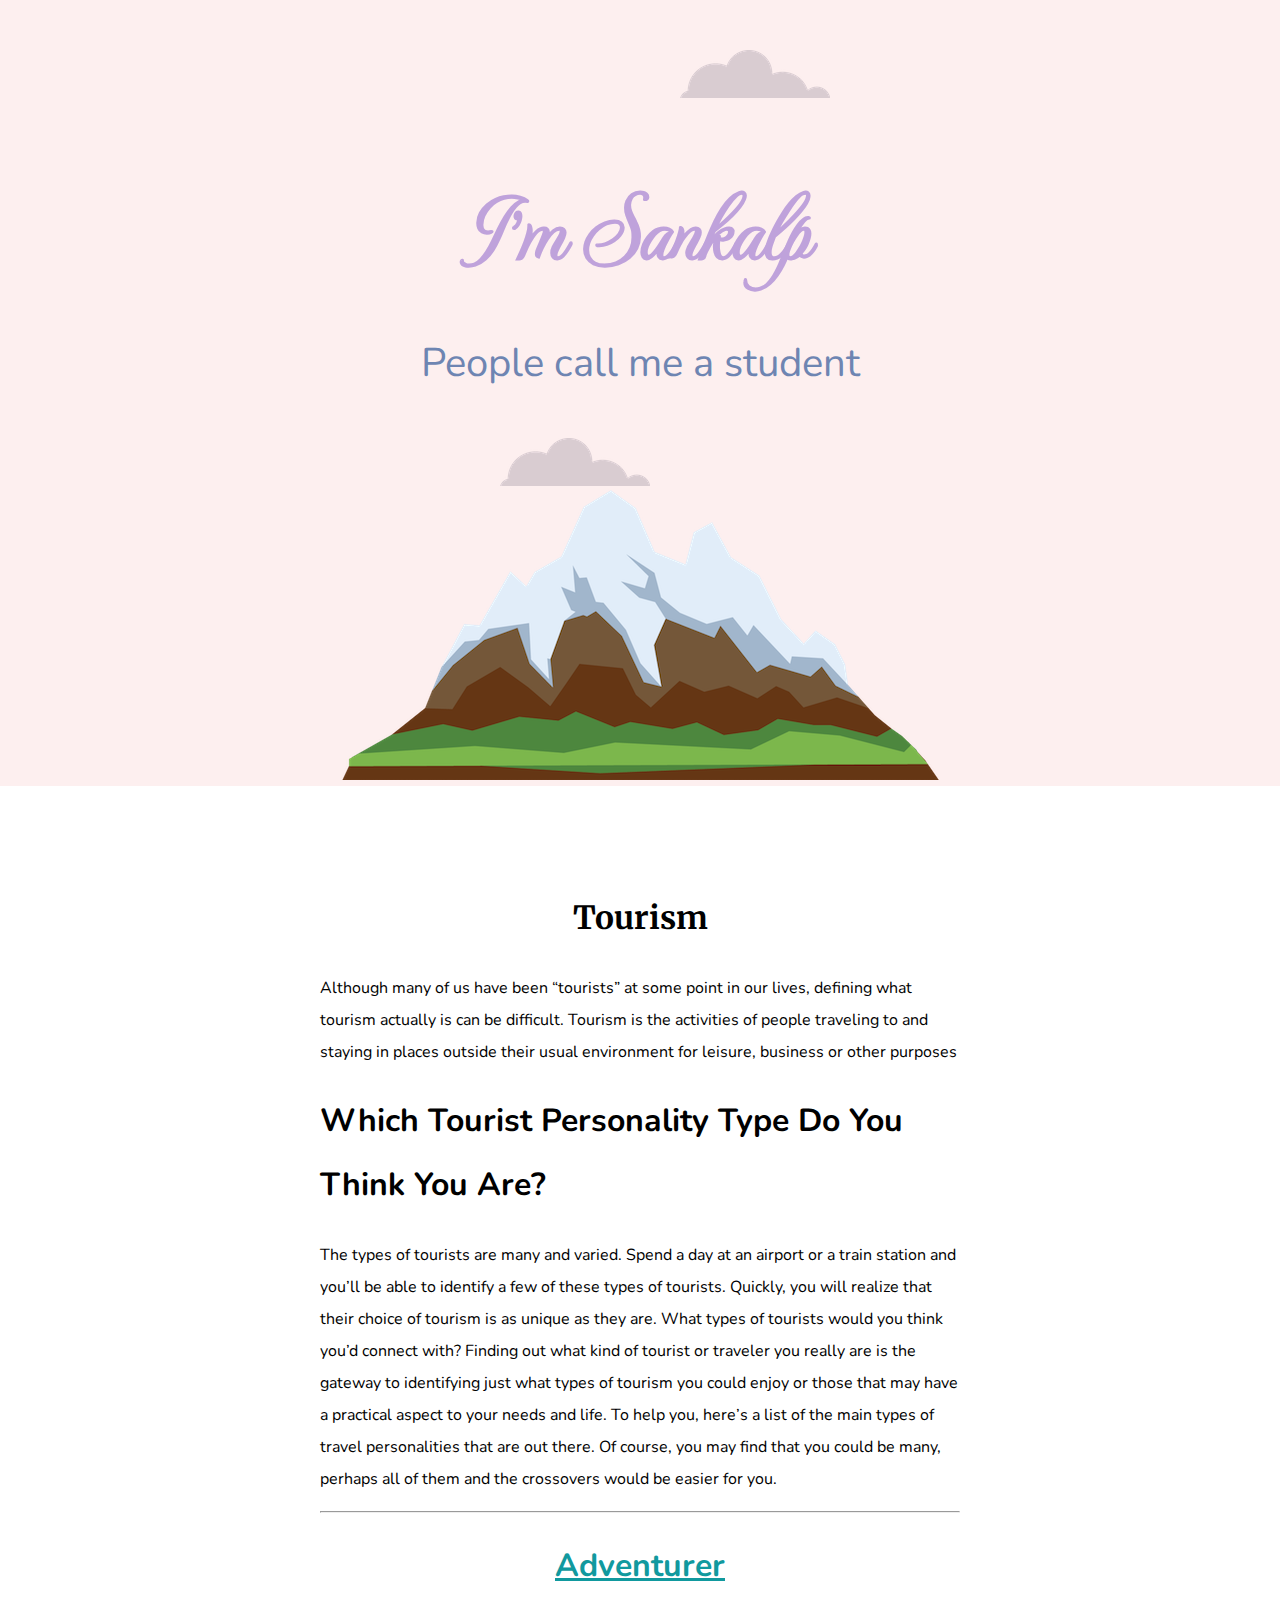
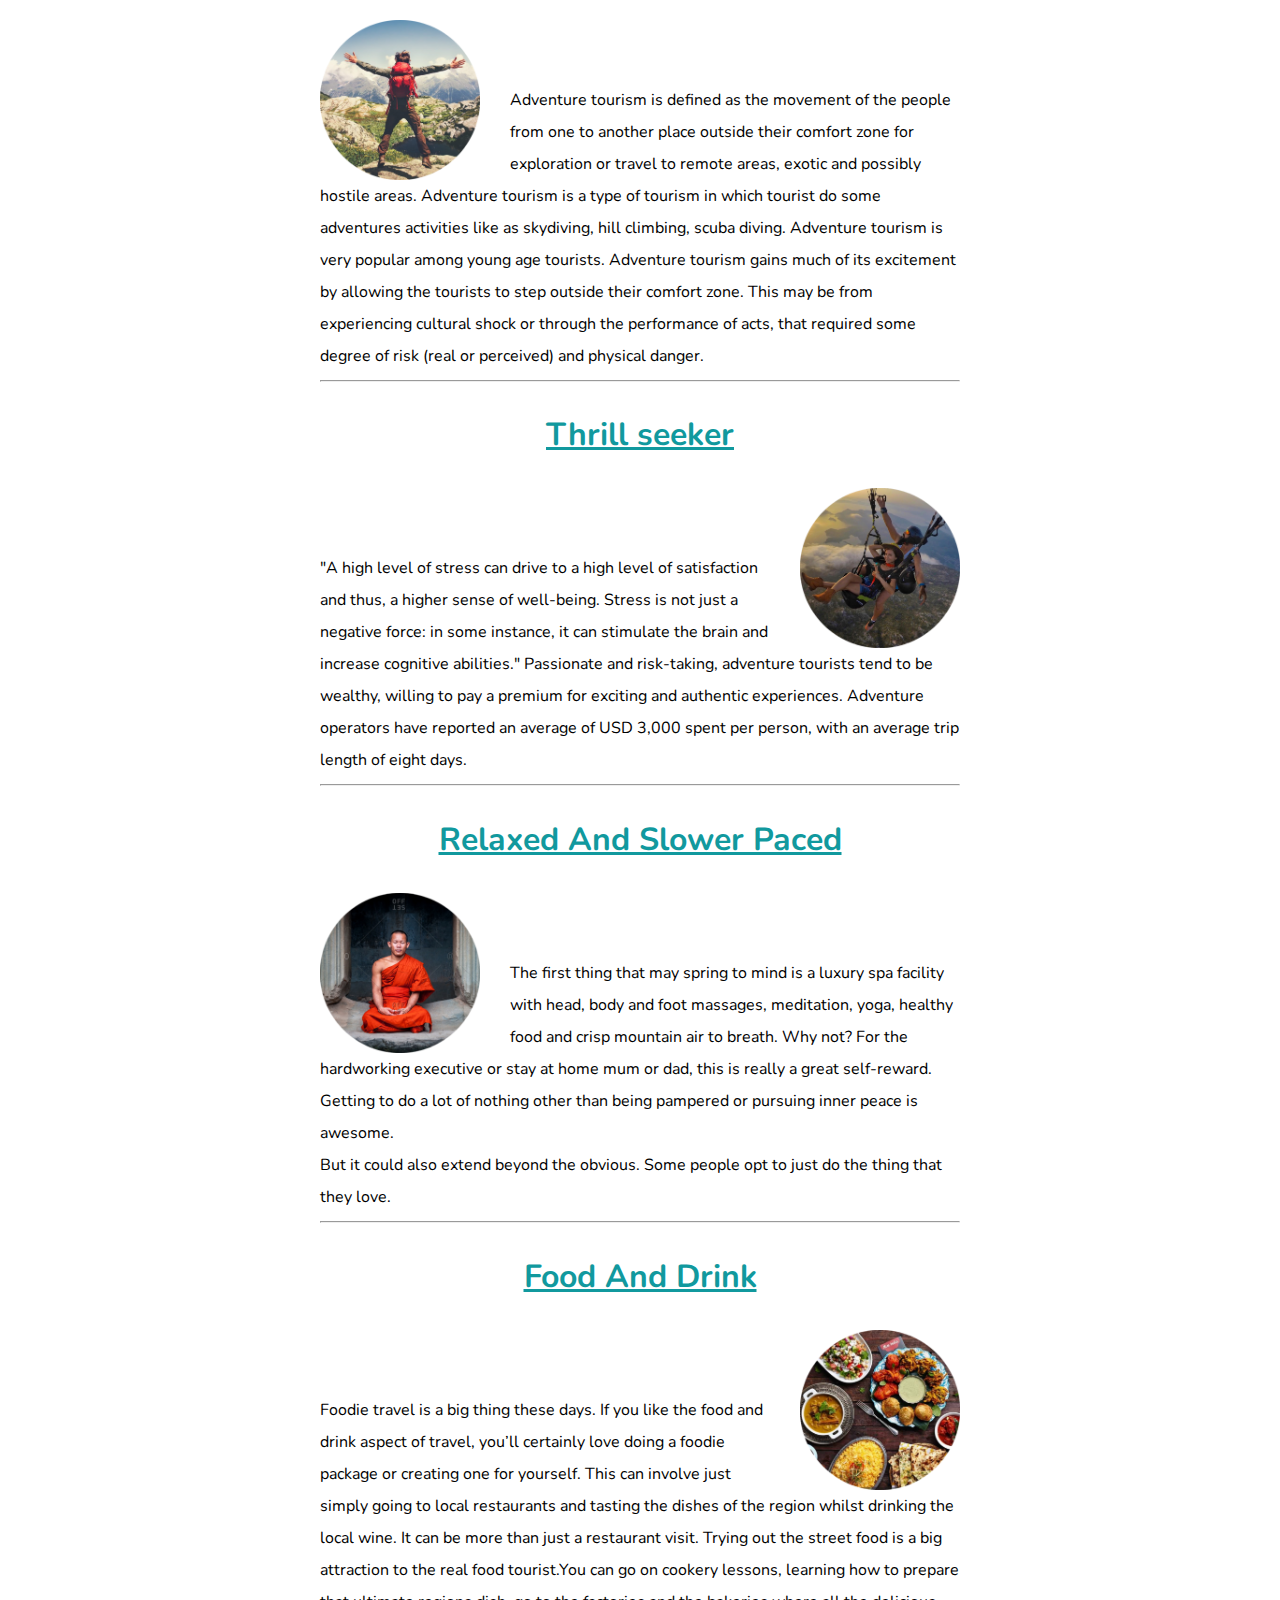
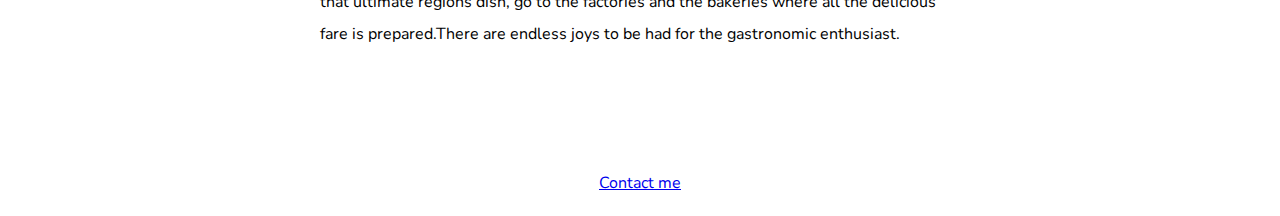
==== commit c72f0480: "Update index.html" ====
--- a/index.html
+++ b/index.html
@@ -71,9 +71,9 @@
 
   <div class="bottom">
     <br>
+    <a href="contact.html" class="myButton">Contact me</a>
     <br>
     <br>
-
   </div>
 </body>
 
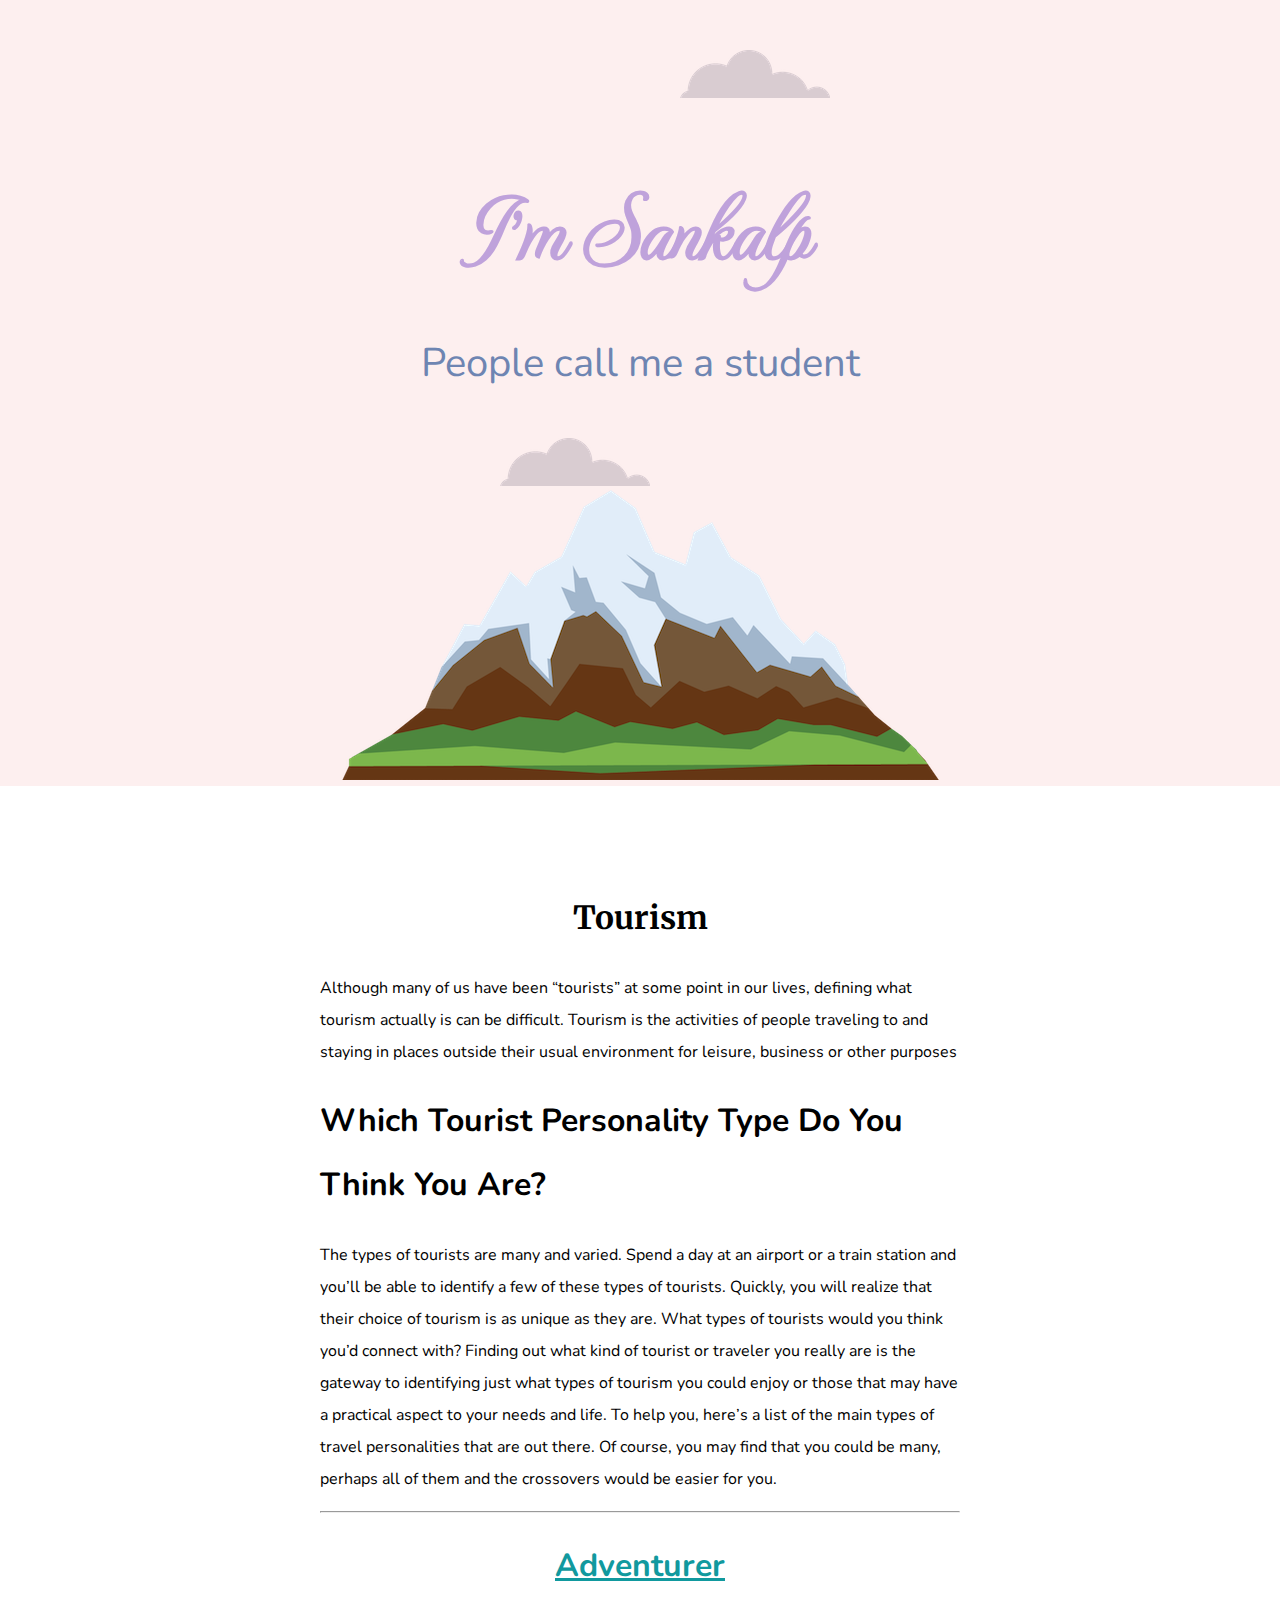
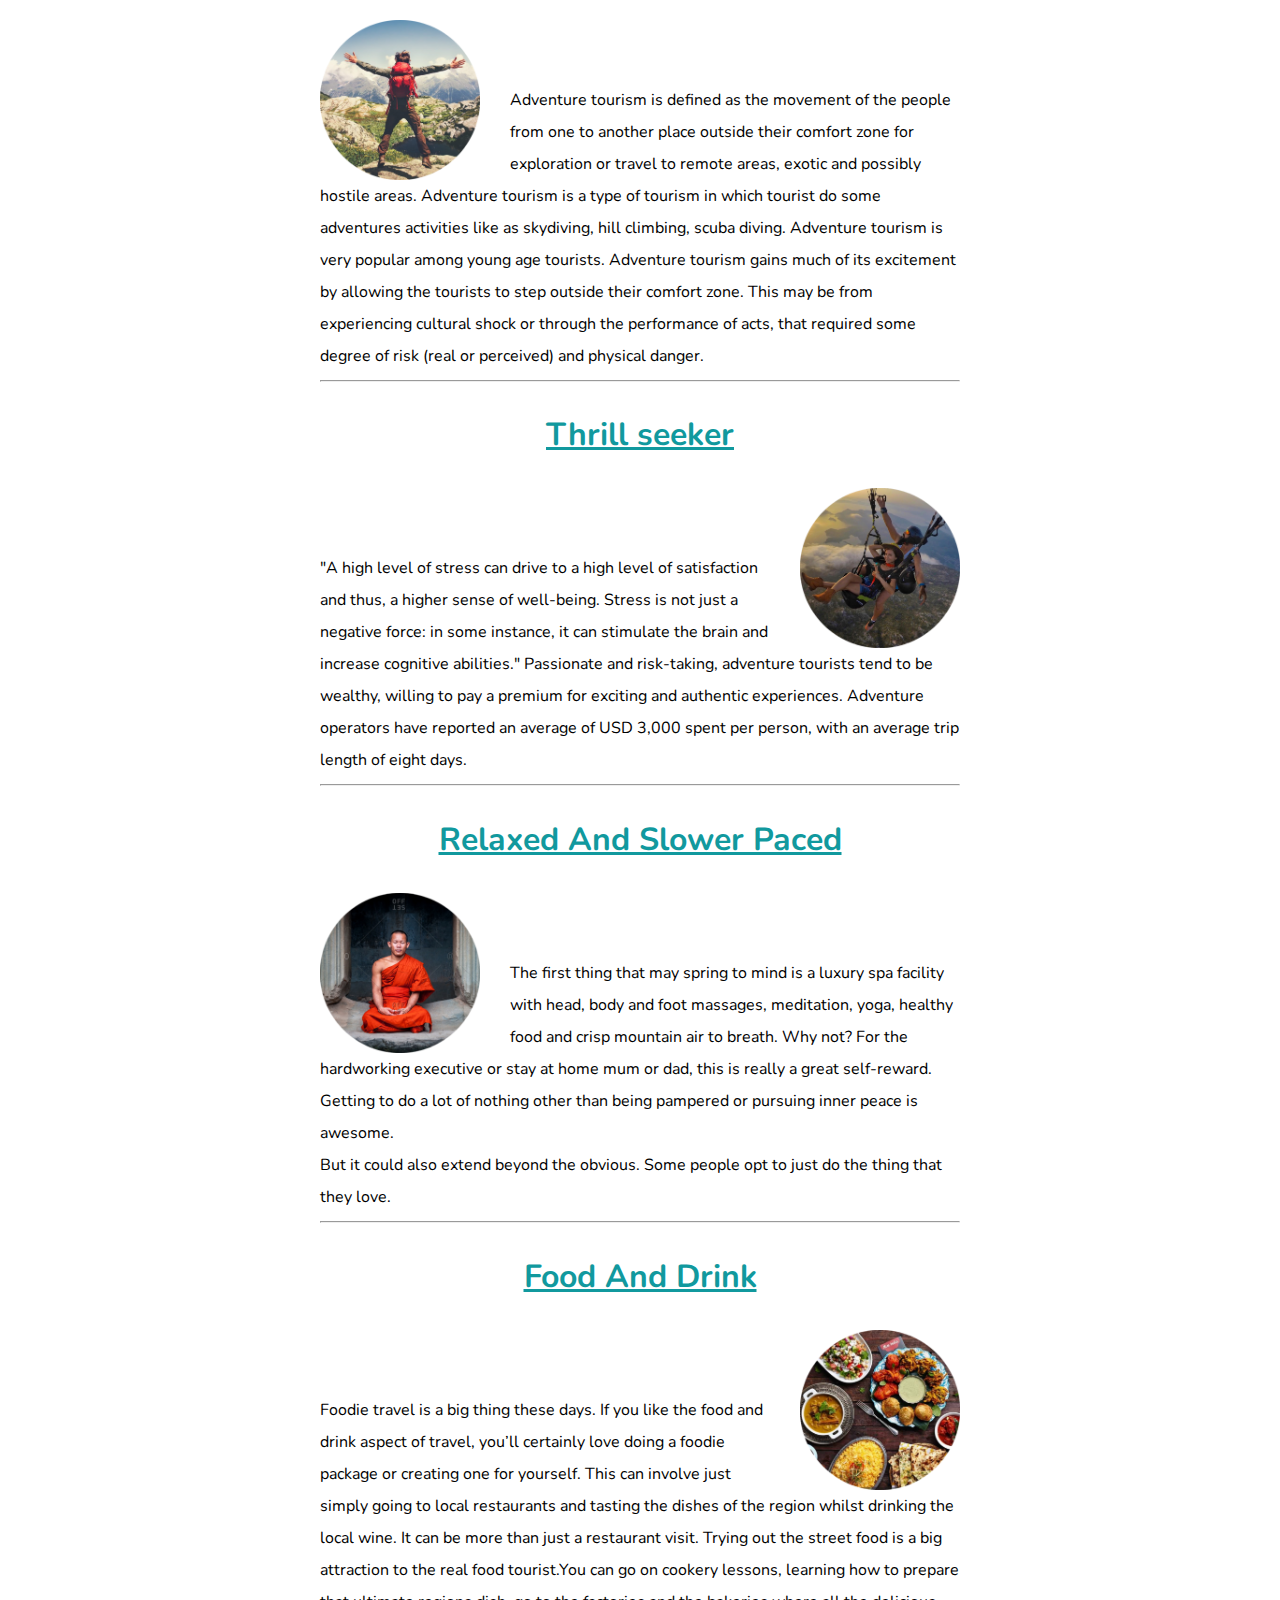
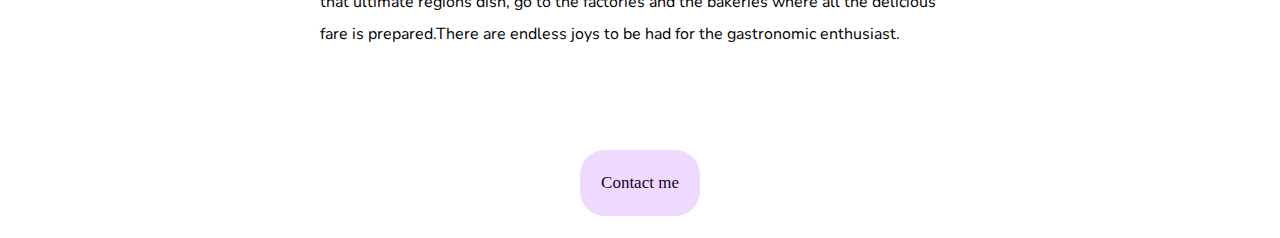
==== commit a0ae044e: "Update index.html" ====
--- a/index.html
+++ b/index.html
@@ -68,9 +68,7 @@
 This can involve just simply going to local restaurants and tasting the dishes of the region whilst drinking the local wine. It can be more than just a restaurant visit.
 Trying out the street food is a big attraction to the real food tourist.You can go on cookery lessons, learning how to prepare that ultimate regions dish, go to the factories and the bakeries where all the delicious fare is prepared.There are endless joys to be had for the gastronomic enthusiast.</span>
   </div>
-
   <div class="bottom">
-    <br>
     <a href="contact.html" class="myButton">Contact me</a>
     <br>
     <br>
--- a/css/styles.css
+++ b/css/styles.css
@@ -76,3 +76,23 @@
   float: right;
   margin-left: 30px;
 }
+
+.myButton {
+	background-color:#F0D9FF;
+	border-radius:25px;
+	border:4px solid #F0D9FF;
+	display:inline-block;
+	cursor:pointer;
+	color:#11052C;
+	font-family:Verdana;
+	font-size:17px;
+	padding:19px 17px;
+	text-decoration:none;
+}
+.myButton:hover {
+	background-color:#F0D9FF;
+}
+.myButton:active {
+	position:relative;
+	top:1px;
+}
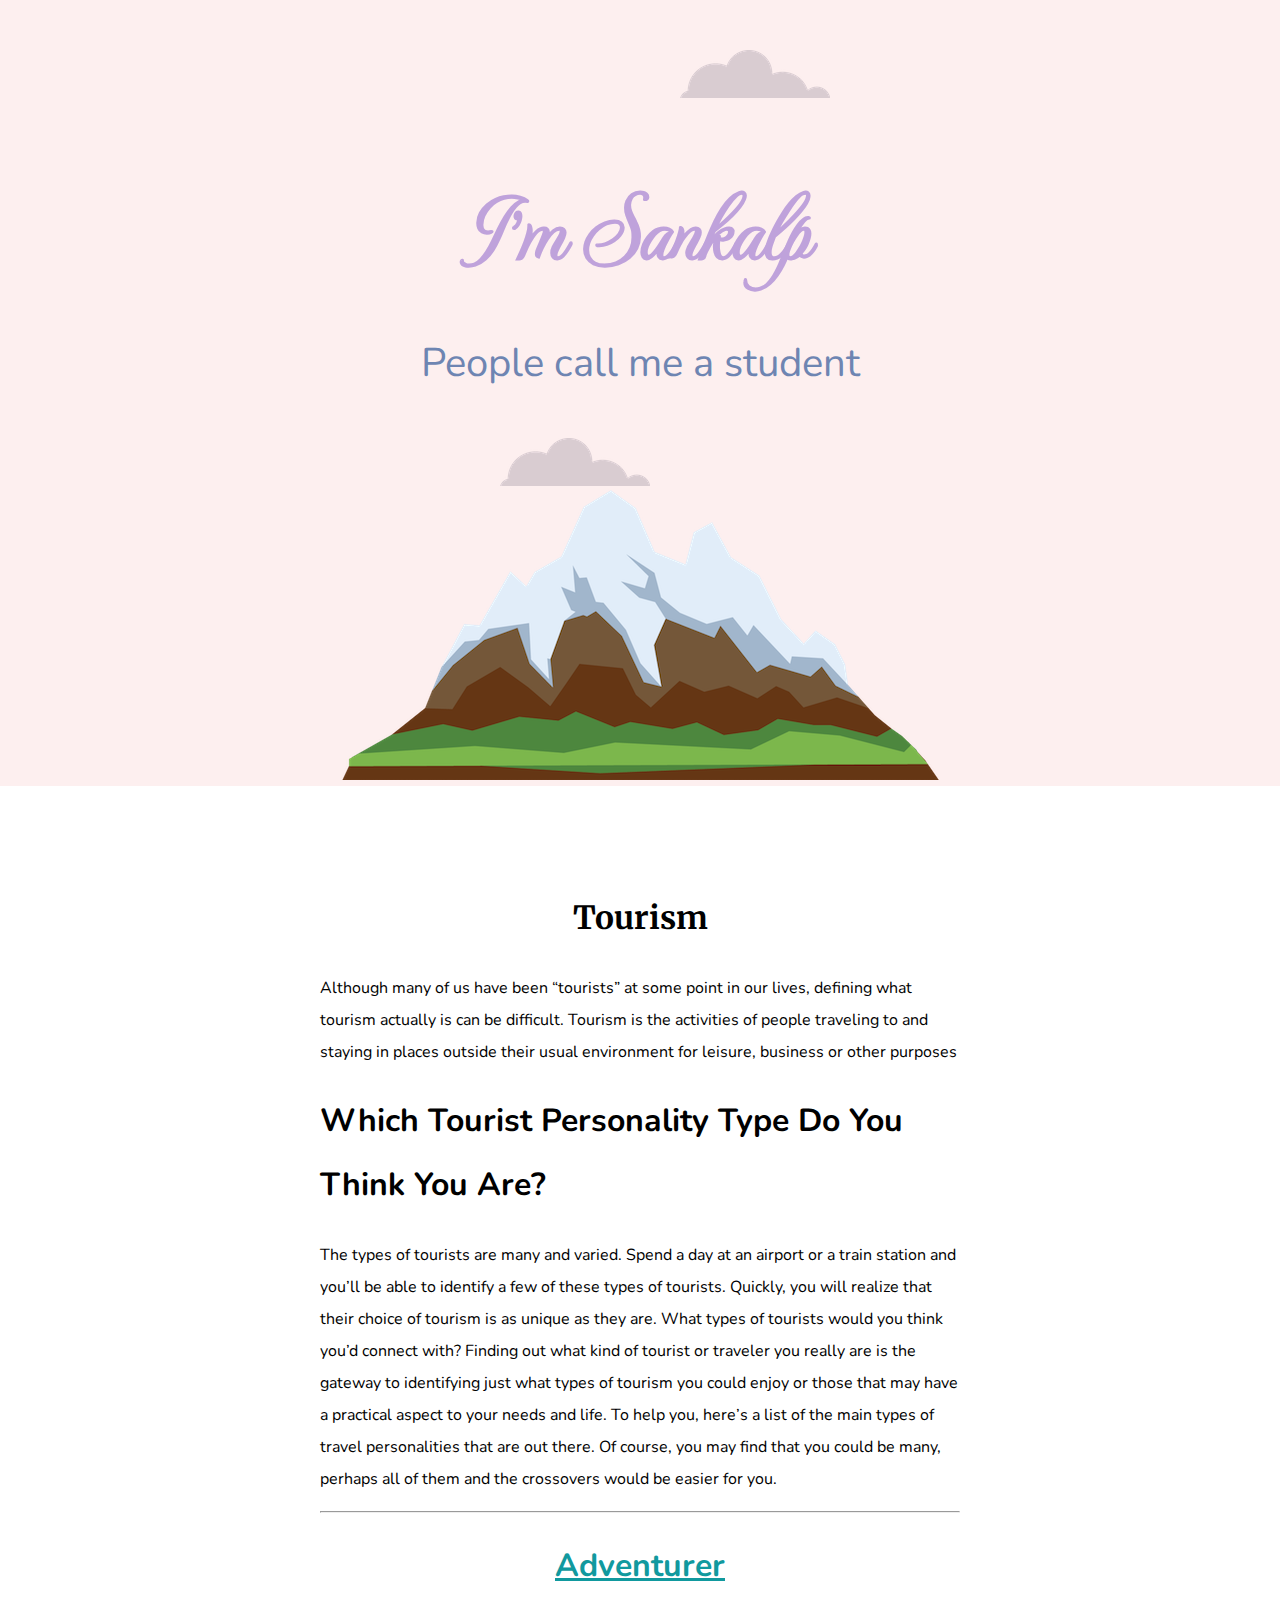
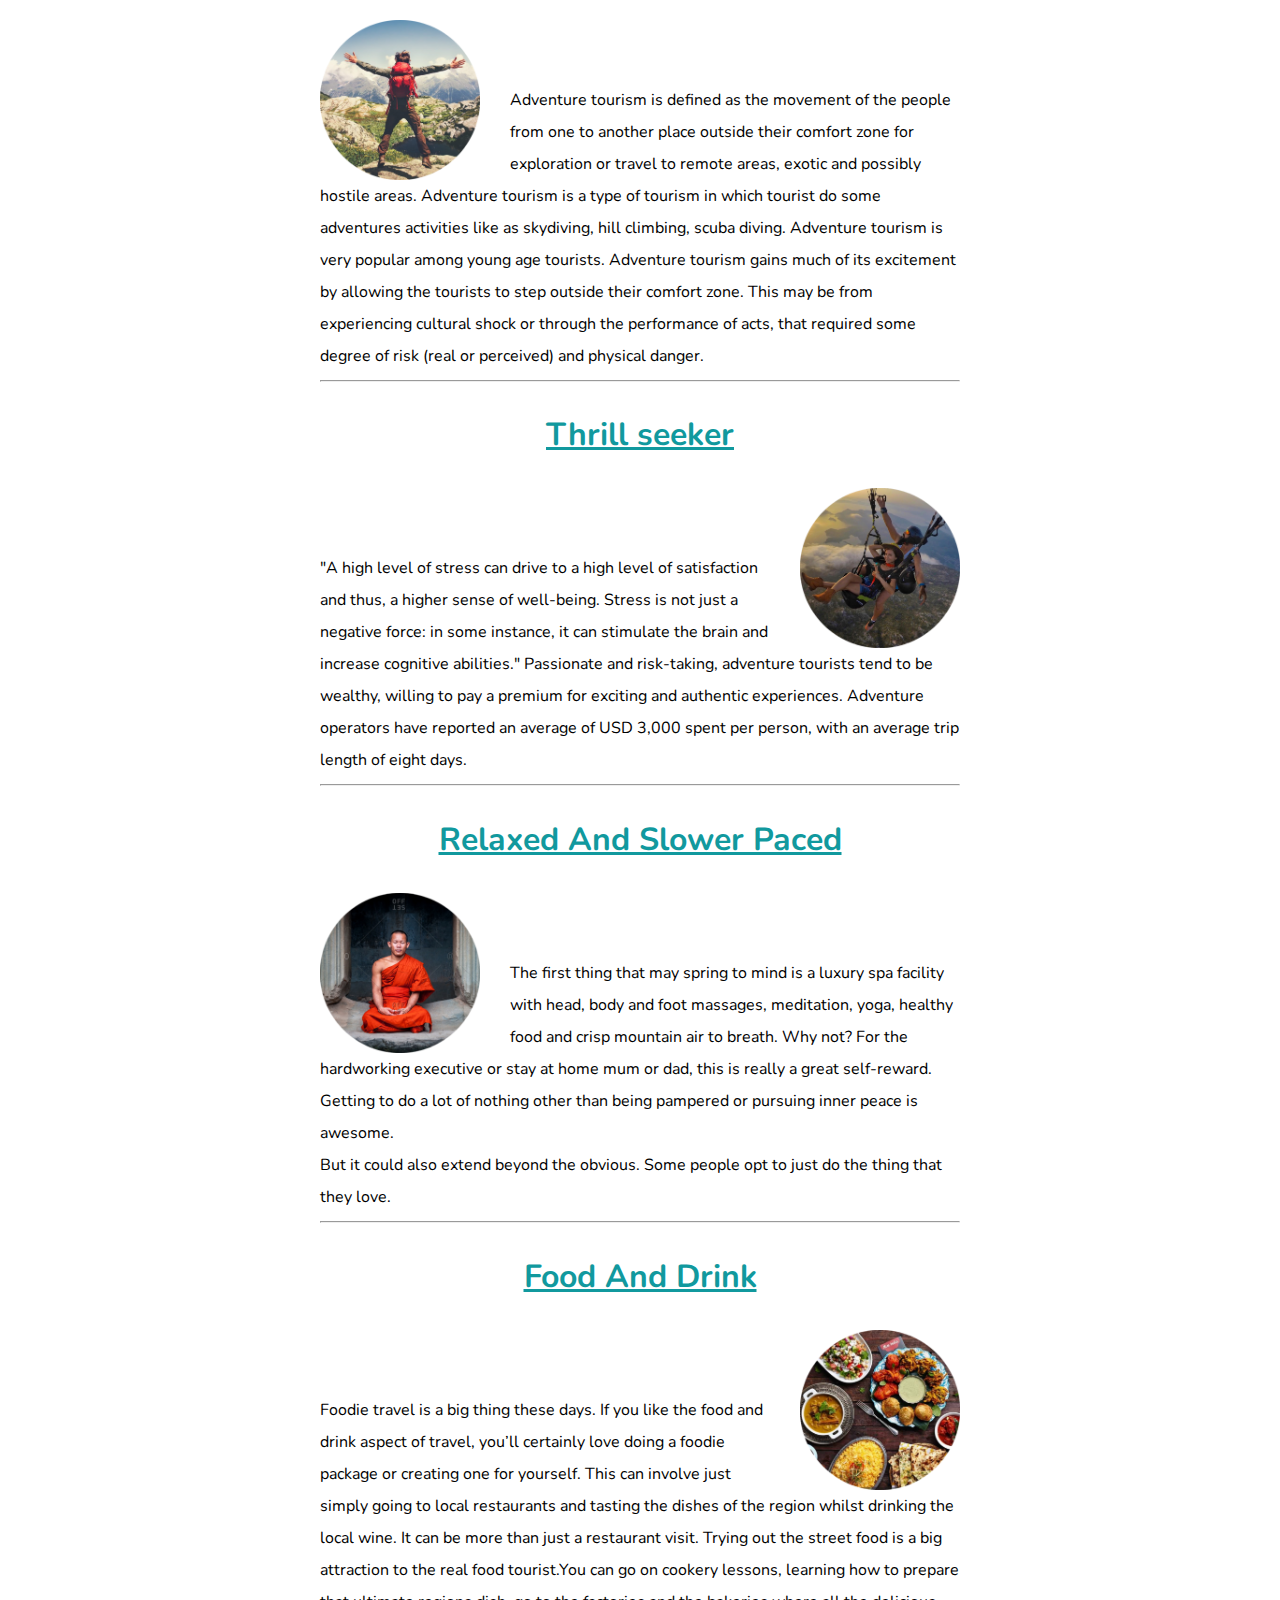
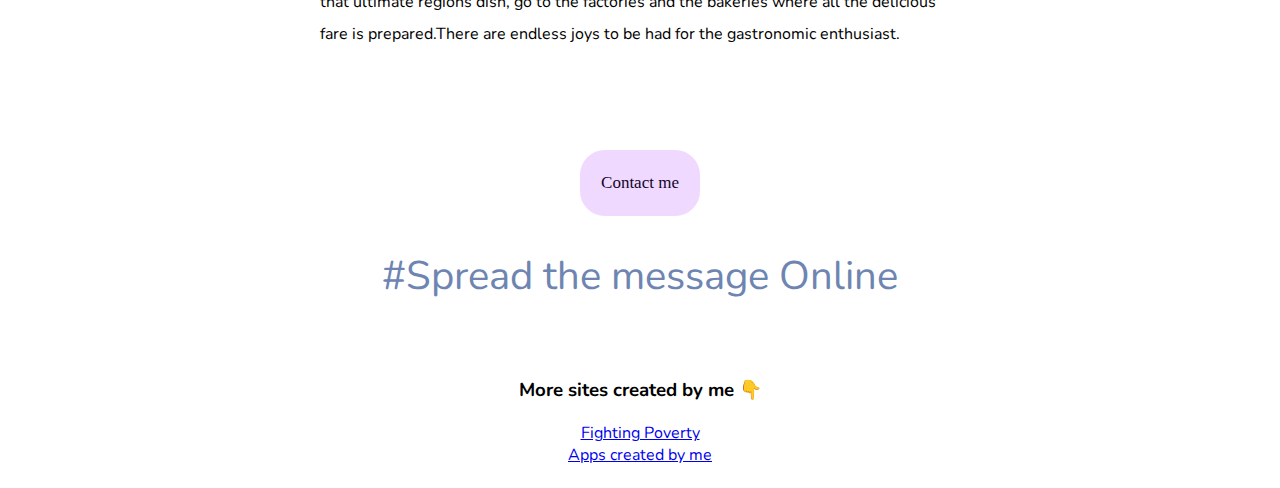
==== commit 4ccf79d6: "Update index.html" ====
--- a/index.html
+++ b/index.html
@@ -68,8 +68,15 @@
 This can involve just simply going to local restaurants and tasting the dishes of the region whilst drinking the local wine. It can be more than just a restaurant visit.
 Trying out the street food is a big attraction to the real food tourist.You can go on cookery lessons, learning how to prepare that ultimate regions dish, go to the factories and the bakeries where all the delicious fare is prepared.There are endless joys to be had for the gastronomic enthusiast.</span>
   </div>
+  <a href="contact.html" class="myButton">Contact me</a>
   <div class="bottom">
-    <a href="contact.html" class="myButton">Contact me</a>
+    <h2 class="notify">#Spread the message Online</h2>
+    <br>
+    <h3>More sites created by me 👇</h3>
+    <a href="https://ecstaticpenguin.github.io/the_truth_seeker/">Fighting Poverty</a>
+    <br>
+    <a href="https://ecstaticpenguin.github.io/CaptainHexa/">Apps created by me</a>
+
     <br>
     <br>
   </div>
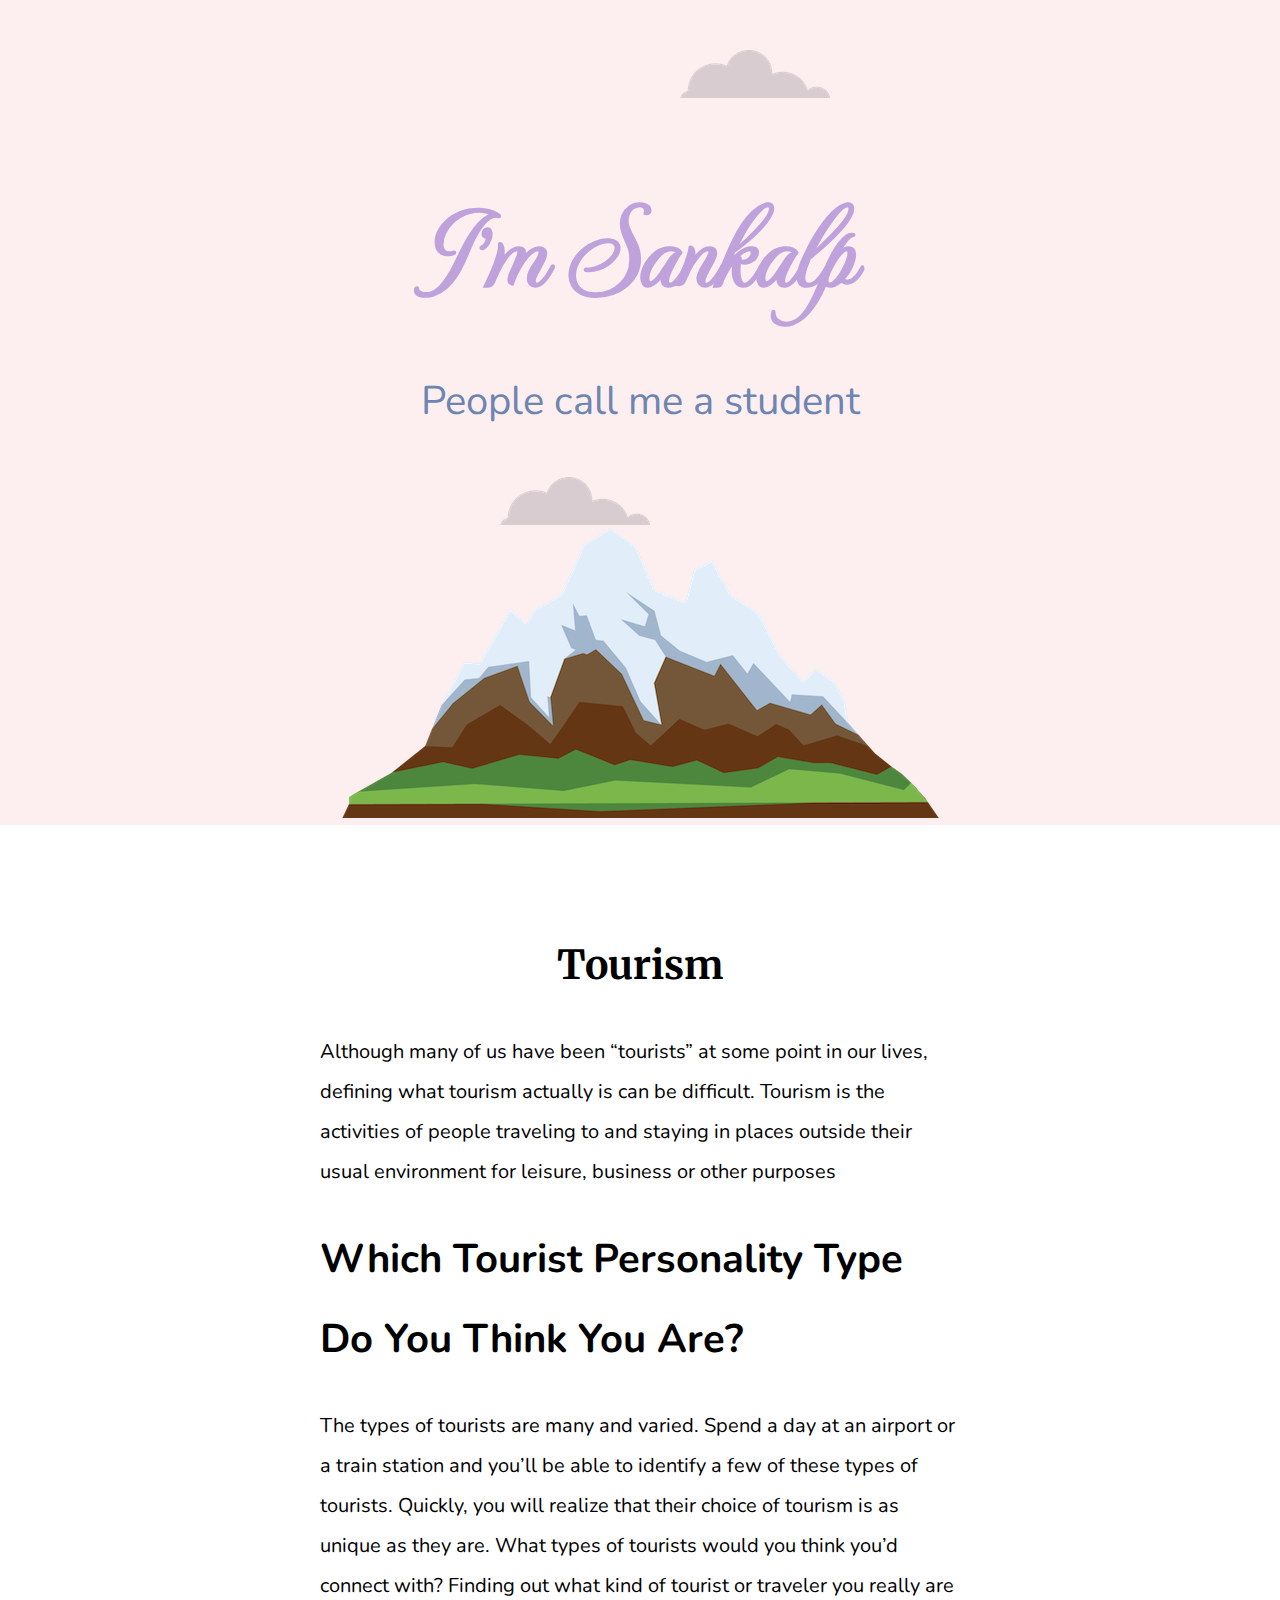
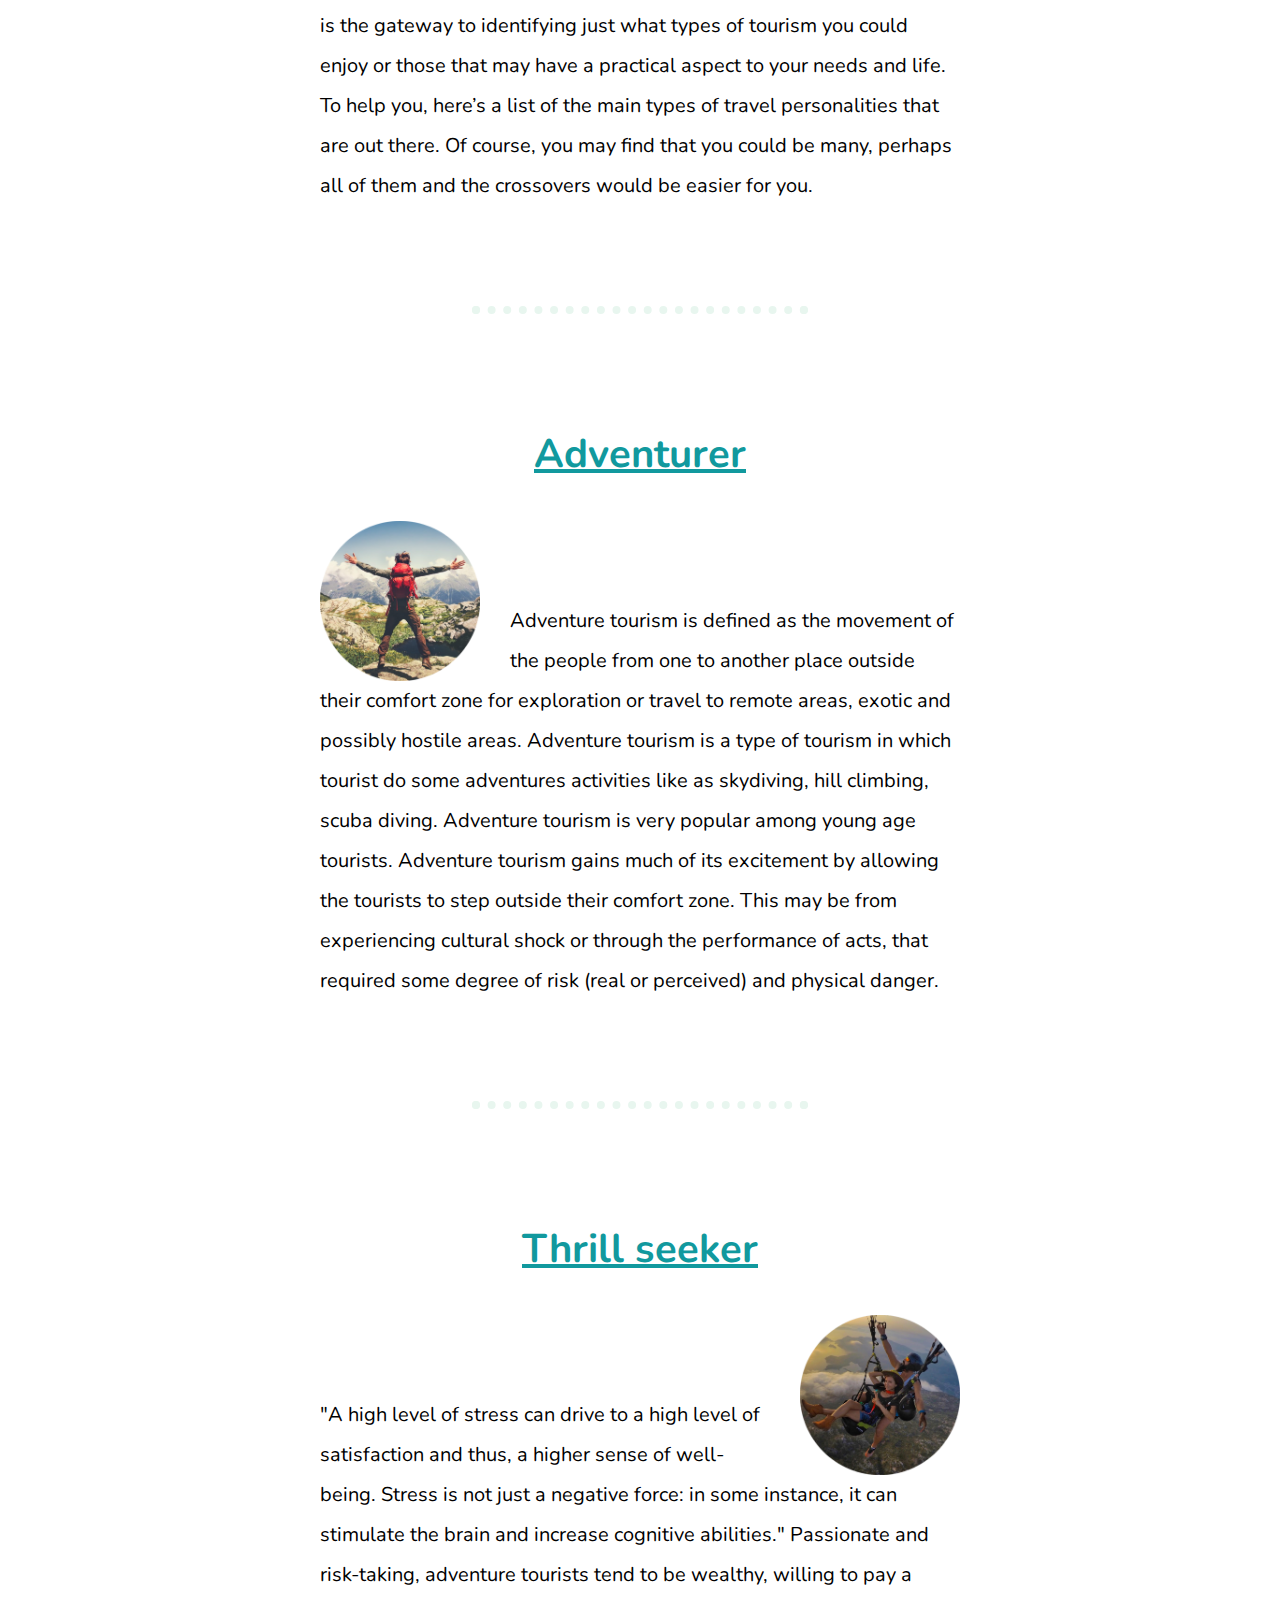
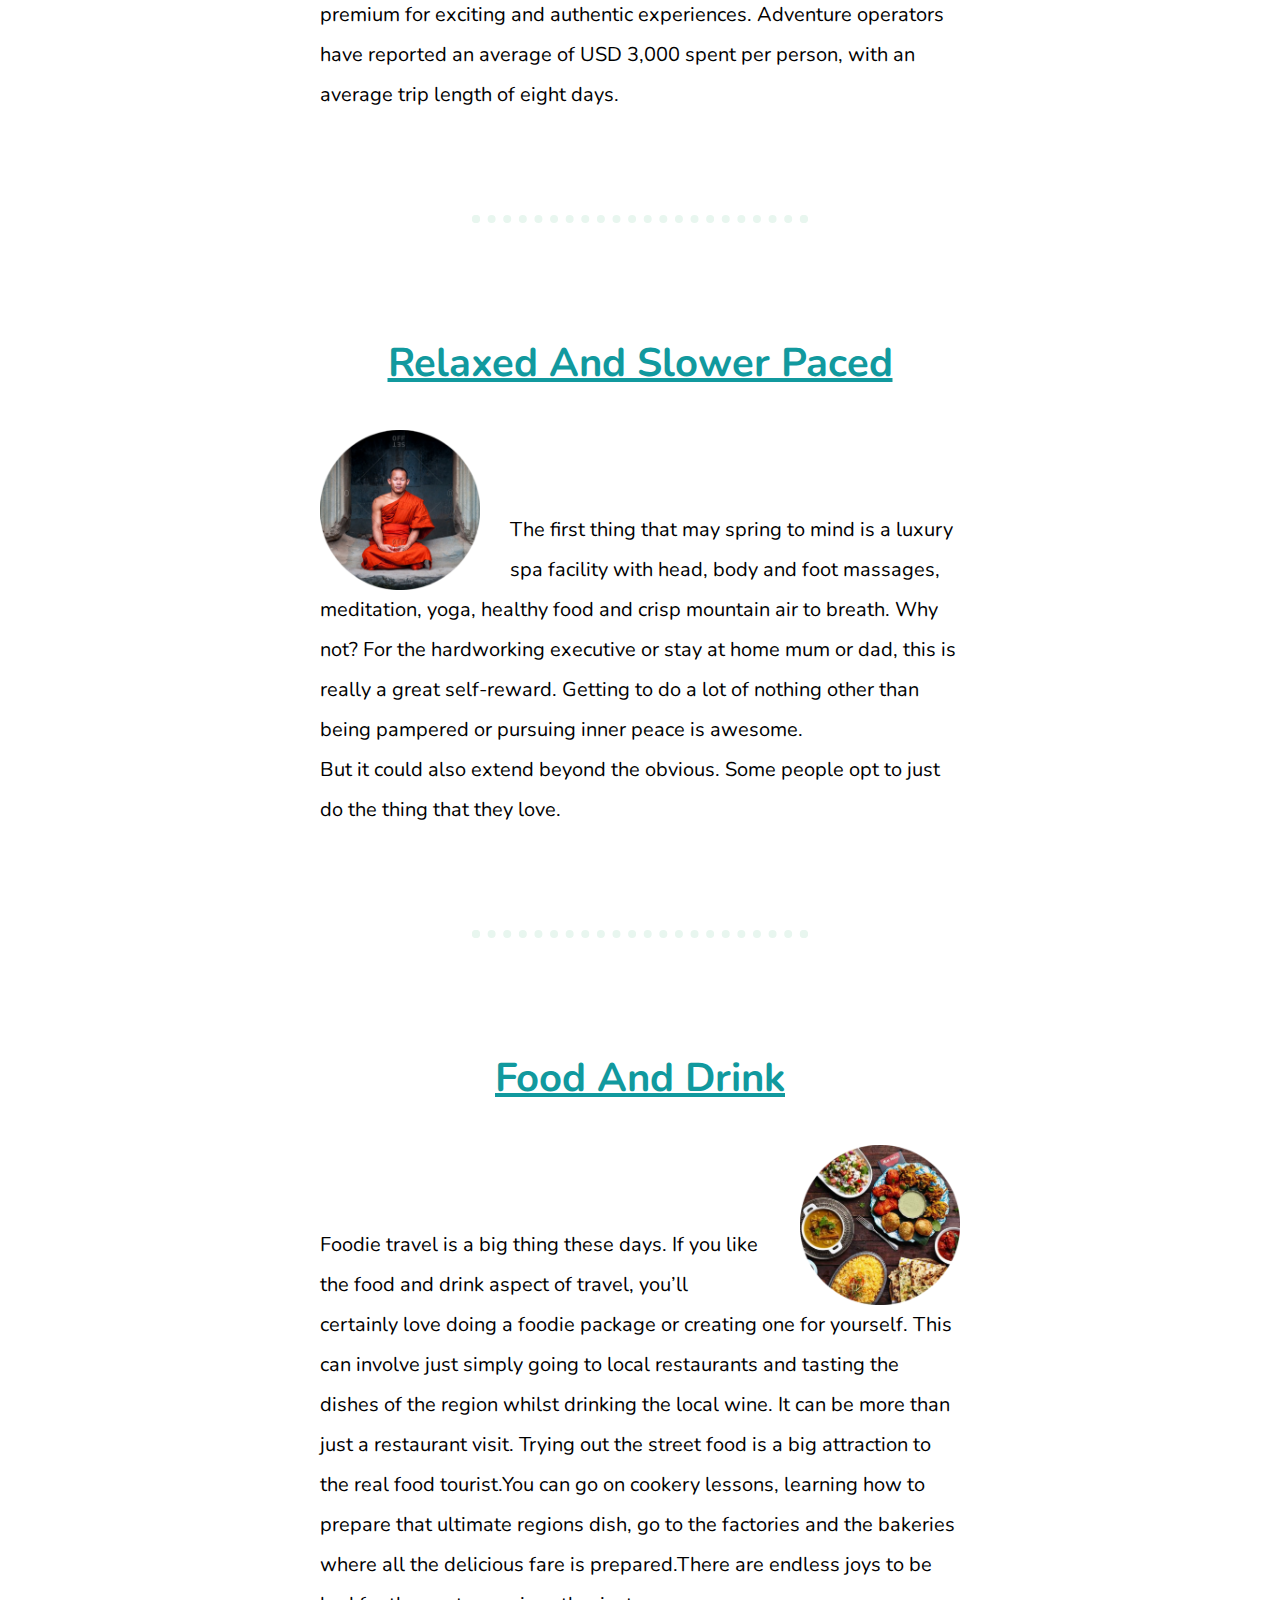
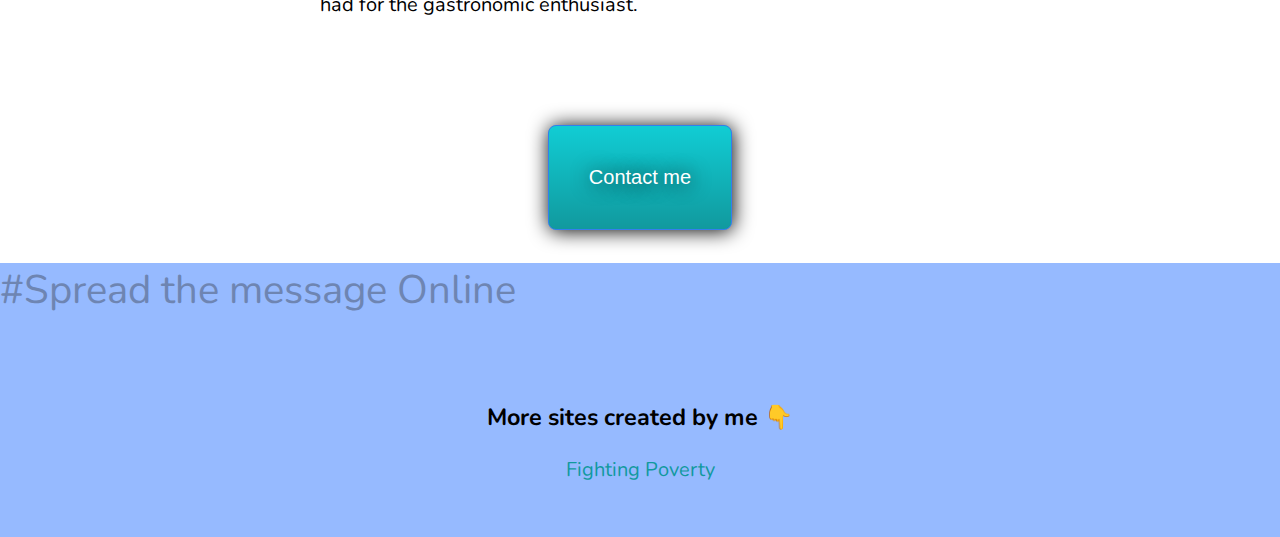
==== commit b5ca0e73: "Update index.html" ====
--- a/index.html
+++ b/index.html
@@ -75,8 +75,6 @@
     <h3>More sites created by me 👇</h3>
     <a href="https://ecstaticpenguin.github.io/the_truth_seeker/">Fighting Poverty</a>
     <br>
-    <a href="https://ecstaticpenguin.github.io/CaptainHexa/">Apps created by me</a>
-
     <br>
     <br>
   </div>
--- a/css/styles.css
+++ b/css/styles.css
@@ -2,21 +2,45 @@
   margin: 0;
   text-align: center;
   font-family: 'Nunito', sans-serif;
+  font-size: 20px;
 }
+
+a {
+  text-decoration: none;
+  color: #11999E
+}
+
+a:hover{
+  color: #EAF6F6
+}
+
+h2{
+  font-size: 2.5rem;
+  color: #6E85B2;
+  font-weight: normal;
+  text-align: center;
+}
+
+p {
+  line-height: 2;
+}
+
+hr {
+  border: dotted #E8F6EF 8px;
+  border-bottom: none;
+  width: 50%;
+  margin: 100px auto;
+}
+
 .tour {
   text-align: center;
 }
+
 .FirstHead {
   margin: 50px auto 0 auto ;
   font-family: 'MonteCarlo', cursive;
   font-size: 562.5%;
   color: #BFA2DB;
-}
-h2{
-  font-size: 2.5rem;
-  color: #6E85B2;
-  font-weight: normal;
-  text-align: center;
 }
 
 .cloudBelow {
@@ -38,61 +62,98 @@
   padding-top: 100px
 }
 
-
 .middle {
   position: relative;
 }
+
 .title {
    text-decoration: underline;
    color: #11999E;
    text-align: center;
 }
+
 .tour {
   font-family: 'Merriweather', serif;
 }
+
 .middle {
   width : 50%;
   margin: 100px auto 100px auto;
   text-align: left;
   line-height: 2;
 }
+
 .terror1 {
   width : 25%;
   float: left;
   margin-right: 30px;
 }
+
 .terror2 {
   width : 25%;
   float: right;
   margin-left: 30px;
 }
+
 .terror3 {
   width : 25%;
   float: left;
   margin-right: 30px;
 }
+
 .terror4 {
   width : 25%;
   float: right;
   margin-left: 30px;
 }
 
+.bottom {
+  background-color: #96BAFF;
+  color: #ffffff;
+}
+.notify {
+  text-align: left;
+}
+
 .myButton {
-	background-color:#F0D9FF;
-	border-radius:25px;
-	border:4px solid #F0D9FF;
-	display:inline-block;
-	cursor:pointer;
-	color:#11052C;
-	font-family:Verdana;
-	font-size:17px;
-	padding:19px 17px;
-	text-decoration:none;
+   background: #11CDD4;
+   background-image: -webkit-linear-gradient(top, #11CDD4, #11999E);
+   background-image: -moz-linear-gradient(top, #11CDD4, #11999E);
+   background-image: -ms-linear-gradient(top, #11CDD4, #11999E);
+   background-image: -o-linear-gradient(top, #11CDD4, #11999E);
+   background-image: -webkit-gradient(to bottom, #11CDD4, #11999E);
+   -webkit-border-radius: 8px;
+   -moz-border-radius: 8px;
+   border-radius: 8px;
+   color: #FFFFFF;
+   font-family: Arial;
+   font-size: 20px;
+   font-weight: 100;
+   padding: 40px;
+   -webkit-box-shadow: 1px 1px 20px 0 #000000;
+   -moz-box-shadow: 1px 1px 20px 0 #000000;
+   box-shadow: 1px 1px 20px 0 #000000;
+   text-shadow: 1px 1px 20px #000000;
+   border: solid #337FED 1px;
+   text-decoration: none;
+   display: inline-block;
+   cursor: pointer;
+   text-align: center;
 }
+
 .myButton:hover {
-	background-color:#F0D9FF;
+   border: solid #337FED 1px;
+   background: #30E3CB;
+   background-image: -webkit-linear-gradient(top, #30E3CB, #2BC4AD);
+   background-image: -moz-linear-gradient(top, #30E3CB, #2BC4AD);
+   background-image: -ms-linear-gradient(top, #30E3CB, #2BC4AD);
+   background-image: -o-linear-gradient(top, #30E3CB, #2BC4AD);
+   background-image: -webkit-gradient(to bottom, #30E3CB, #2BC4AD);
+   -webkit-border-radius: 20px;
+   -moz-border-radius: 20px;
+   border-radius: 20px;
+   text-decoration: none;
 }
-.myButton:active {
-	position:relative;
-	top:1px;
+h3{
+  color: #000000;
 }
